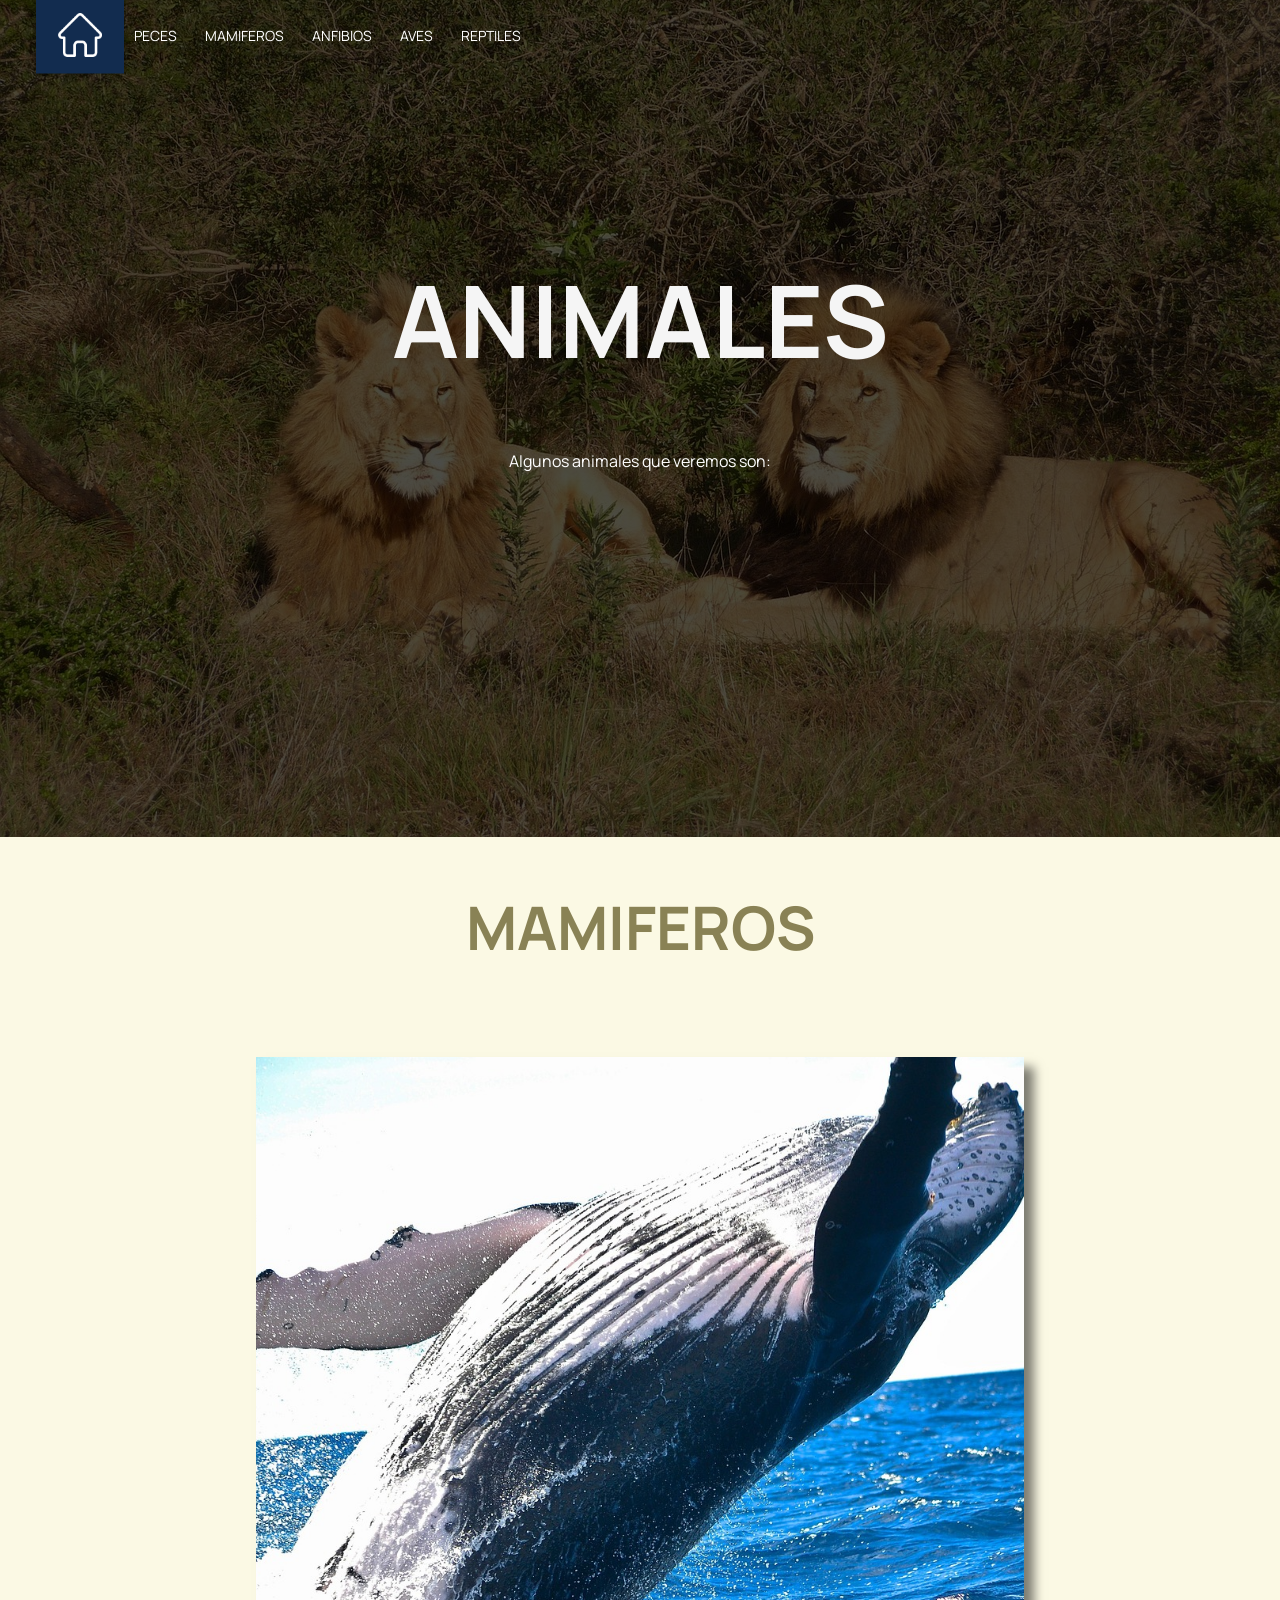
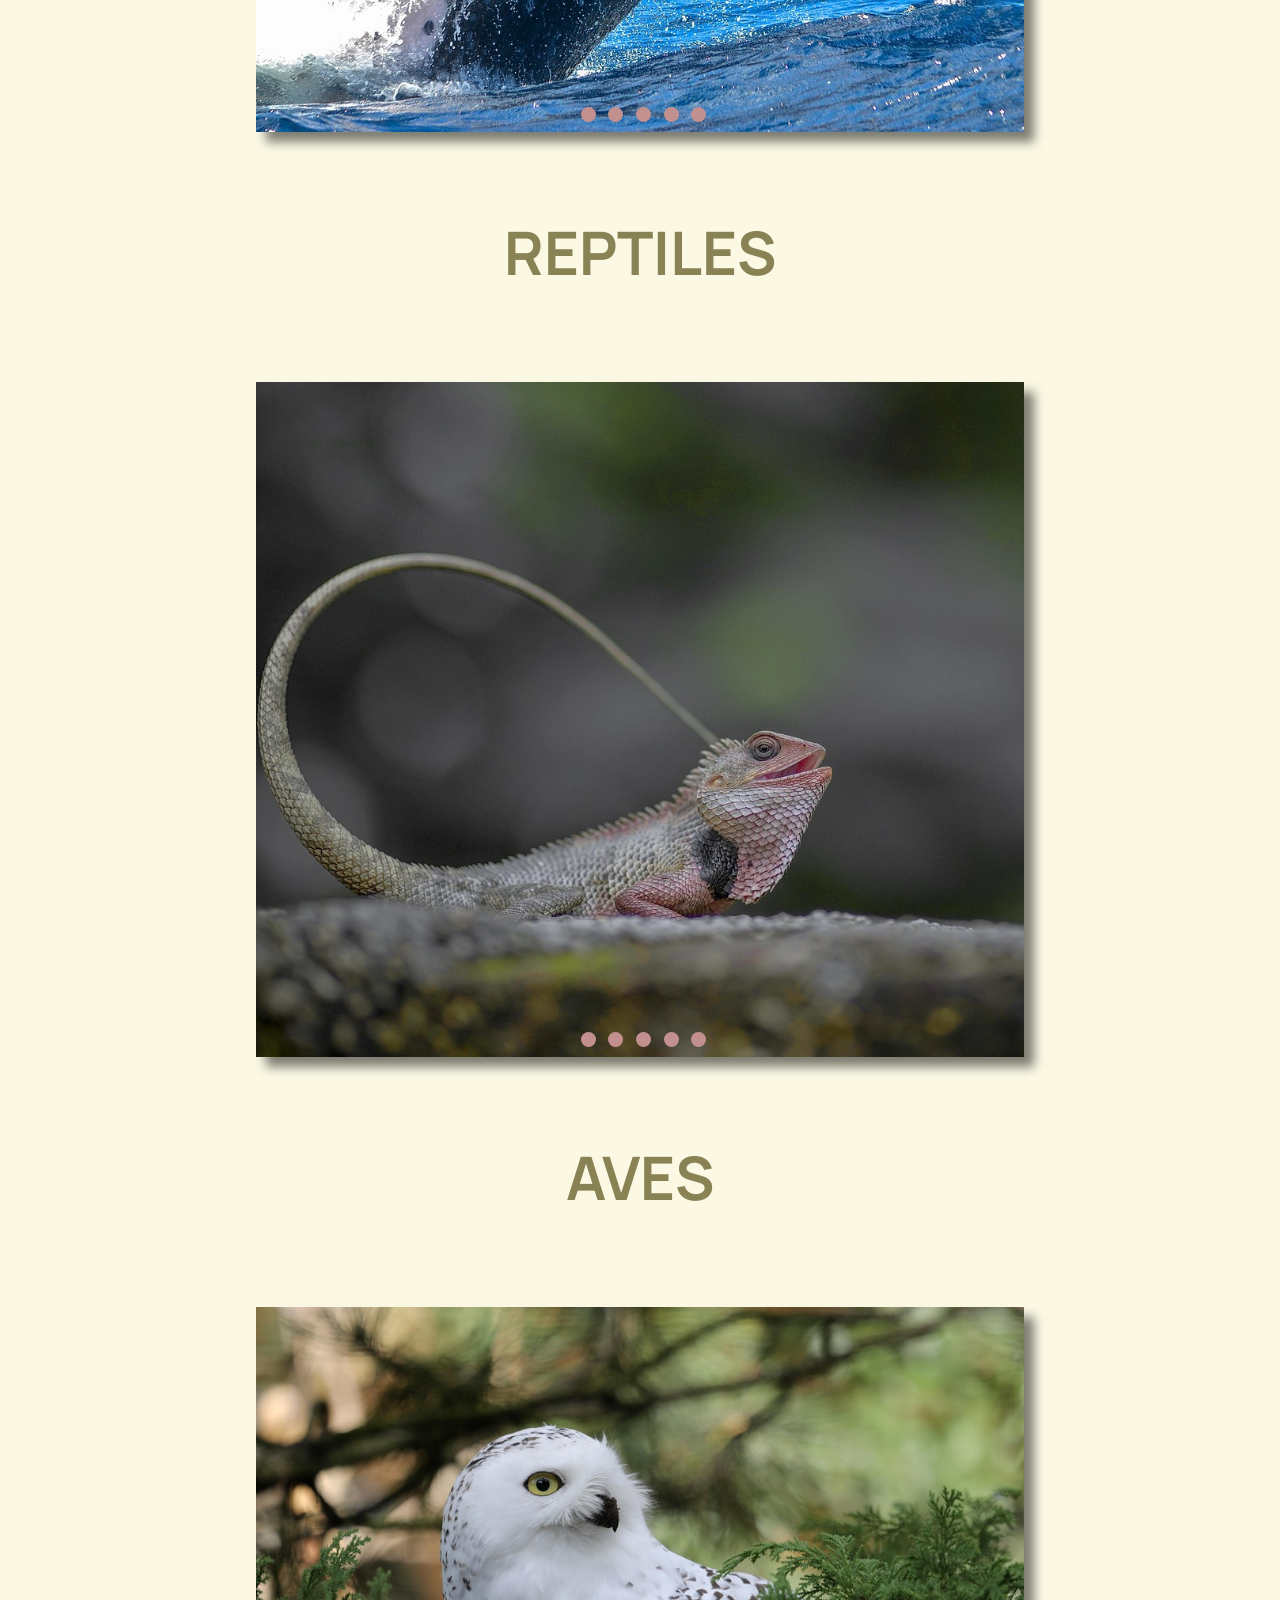
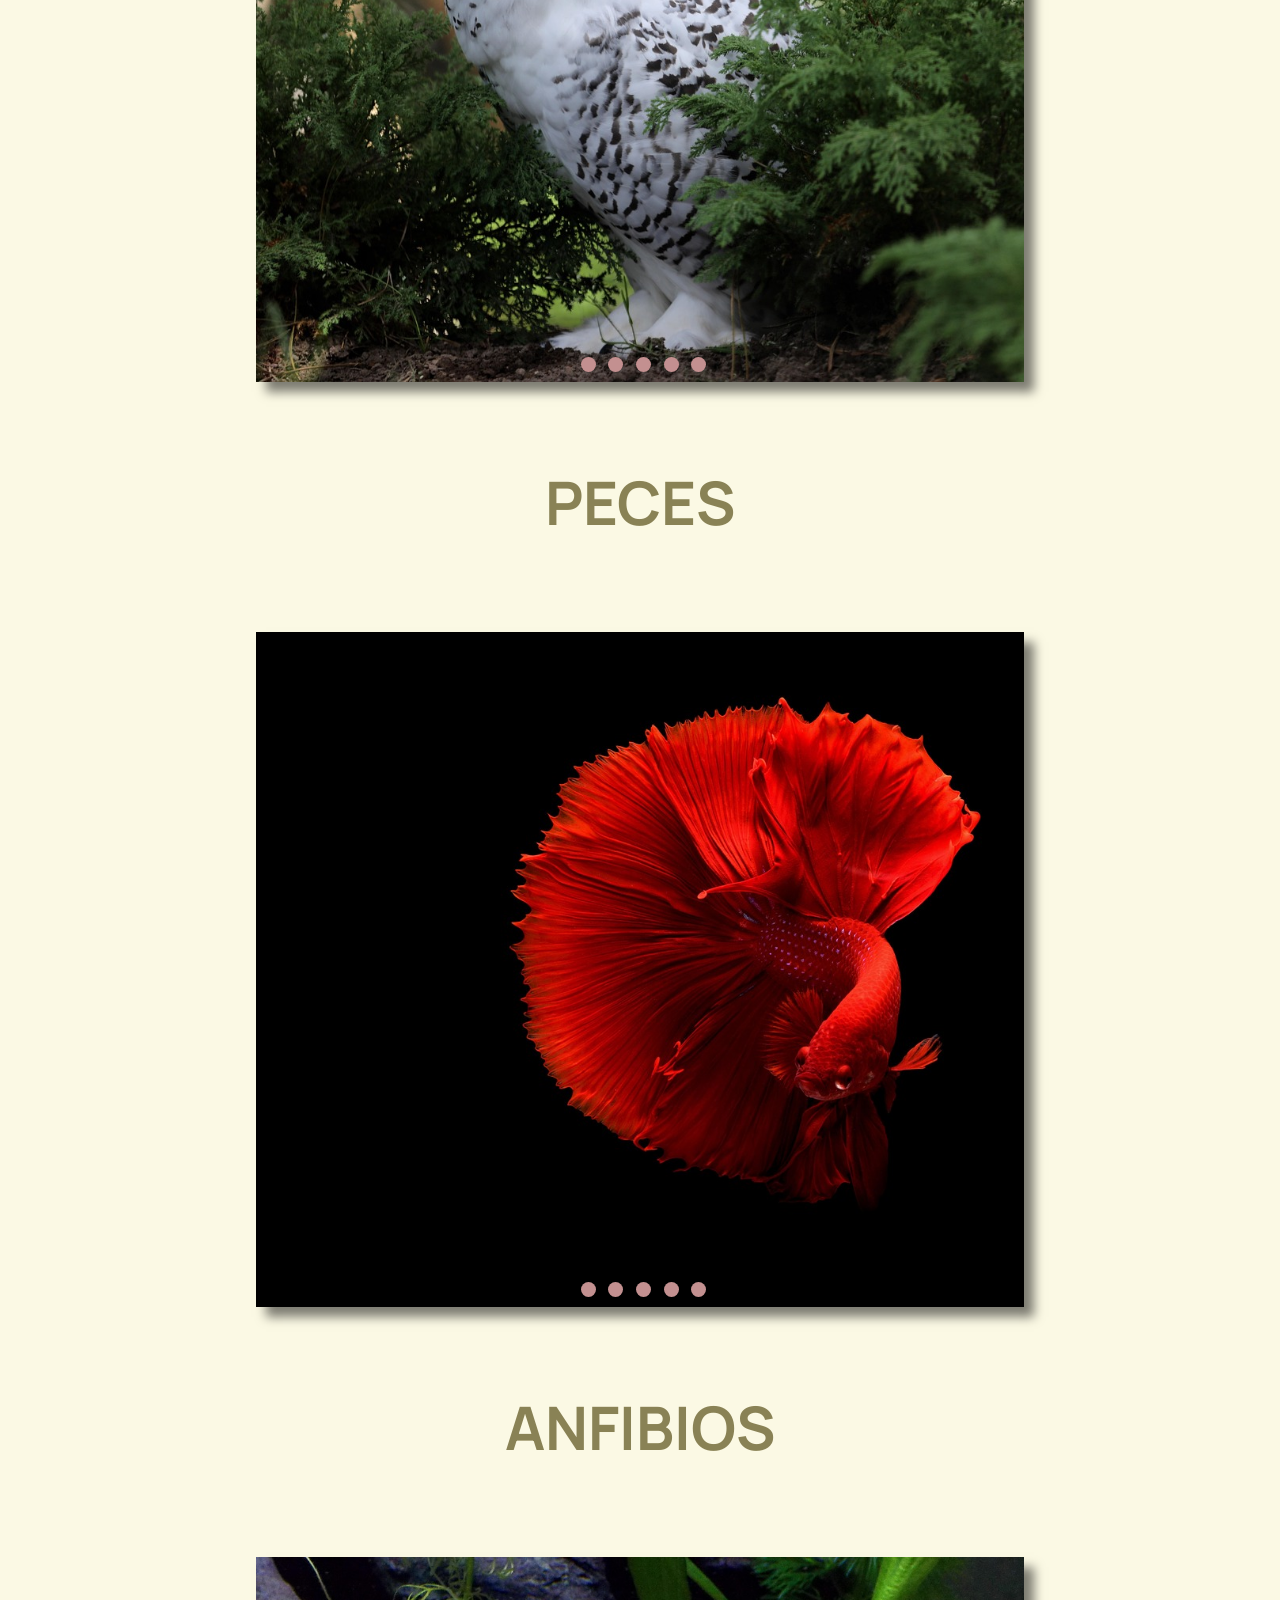
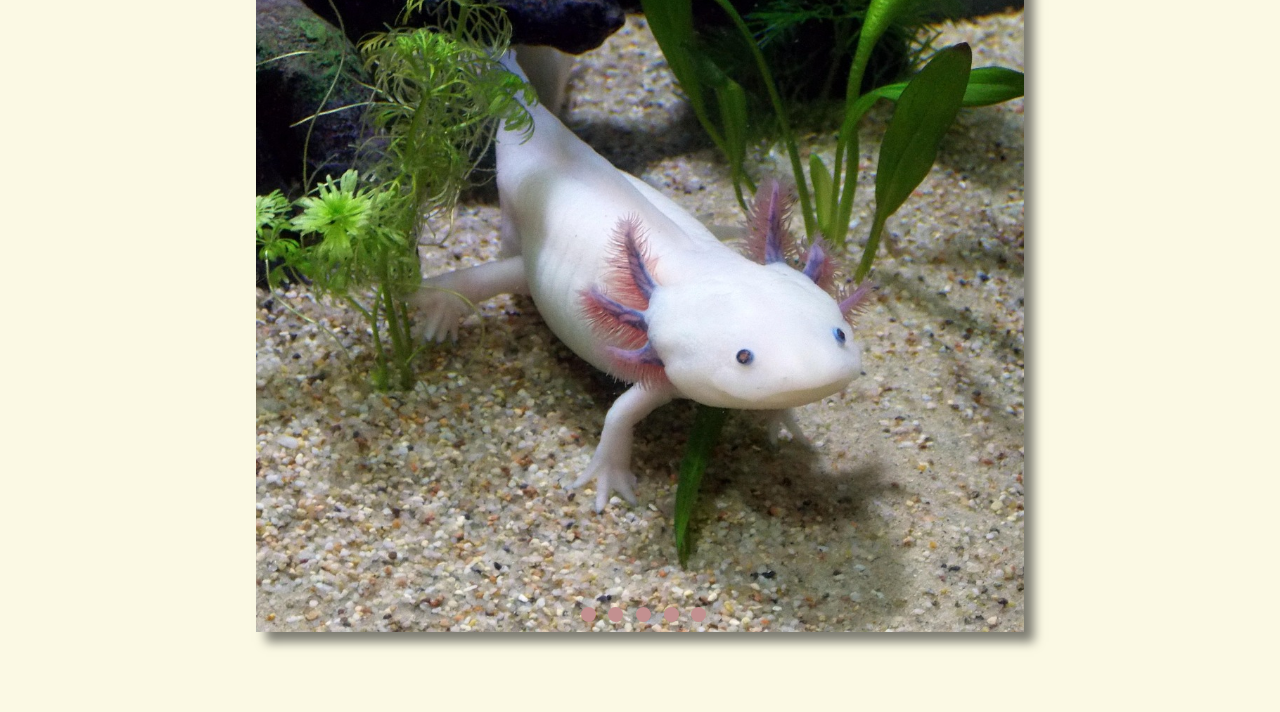
==== index.html @ d175f337 "Add files via upload" ====
<!DOCTYPE html>
<html lang="en">
<head>
    <meta charset="UTF-8">
    <meta http-equiv="X-UA-Compatible" content="IE=edge">
    <meta name="viewport" content="width=devide-width,
    initial-scale=1.0">
    <link rel="stylesheet" href="style.css">
    <title>Zootopia</title>
</head>
<body>

<header class="header">

 <div class="container__menu">
    <div class="menu">

        <nav>
            <ul>
                <li><a href="index.html" id="selected"></a></li>
                <li><a href="#">Peces</a>
                    <ul>
                        <li><a href="https://www.worldwildlife.org/descubre-wwf/historias/ajolote">Ajolote</a></li>
                        <li><a href="https://www.fishipedia.es/pez/cyprinus-rubrofuscus-koi">Carpa koï</a></li>
                        <li><a href="https://cram.org/catalogo-de-especies/peces/elasmobranquios/tiburon-blanco/">Tiburon  blanco</a></li>
                        <li><a href="https://www.fishipedia.es/pez/hypancistrus-zebra">Pleco cebra</a></li>
                        <li><a href="https://www.fishipedia.es/pez/aeoliscus-strigatus">Pez navaja</a></li>
                    </ul>
                </li>
                <li><a href="#">Mamiferos</a>
                    <ul>
                        <li><a href="#">Perro</a></li>
                        <li><a href="#">Gato</a></li>
                        <li><a href="#">Elefante</a></li>
                        <li><a href="#">Ballena</a></li>
                        <li><a href="#">Murcielago</a></li>
                    </ul>
                </li>
            
                <li><a href="#">Anfibios</a>
                    <ul>
                        <li><a href="#">e</a></li>
                    </ul>
                    
                </li>
                <li><a href="#">Aves</a>
                    <ul>
                        <li><a href="https://www-allaboutbirds-org.translate.goog/guide/Blue_Jay/overview?_x_tr_sl=en&_x_tr_tl=es&_x_tr_hl=es&_x_tr_pto=tc">Chara Azul</a></li>
                        <li><a href="https://www.faunia.es/planea-tu-visita/animales/tucan-toco">Túcan toco</a></li>
                        <li><a href="https://www.audubon.org/es/guia-de-aves/ave/cardenal-rojo">cardenal rojo</a></li>
                        <li><a href="https://www.audubon.org/es/guia-de-aves/ave/chinito">Chinito</a></li>
                        <li><a href="https://www.audubon.org/es/guia-de-aves/ave/chara-copetona">Chara Copetona</a></li>
                    </ul>
                </li>
                <li><a href="#">Reptiles</a>
                     <ul>
                        <li><a href="#">Serpiente</a></li>
                        <li><a href="#">Lagarto</a></li>
                        <li><a href="#">tortuga</a></li>
                        <li><a href="#">cocodrilo</a></li>
                        <li><a href="#">camaleon</a></li>
                    </ul>
                </li>
            </ul>
        </nav>
    </div>
 </div>
 

  <div class="header-content">
    <h1>Animales</h1>
    Algunos animales que veremos son:

    
  </div>
</header>
<div class="Texto1">
   <h1>Mamiferos</h1> 

</div>

<div class="container">
    <div class="wrapper">
        <div class="wrapper-holder">
            <div id="slider-img-1"></div>
            <div id="slider-img-2"></div>
            <div id="slider-img-3"></div>
            <div id="slider-img-4"></div>
            <div id="slider-img-5"></div>

        </div>
    </div>
    <div class="button-holder">
        <a href="#slider-img-1" class="button"></a>
        <a href="#slider-img-2" class="button"></a>
        <a href="#slider-img-3" class="button"></a>
        <a href="#slider-img-4" class="button"></a>
        <a href="#slider-img-5" class="button"></a>

    </div>
</div>

<div class="Texto1">
   <h1>Reptiles</h1> 

</div>

<div class="container">
    <div class="wrapper">
        <div class="wrapper-holder">
            <div id="slider-img-6"></div>
            <div id="slider-img-7"></div>
            <div id="slider-img-8"></div>
            <div id="slider-img-9"></div>
            <div id="slider-img-10"></div>

        </div>
    </div>
    <div class="button-holder">
        <a href="#slider-img-6" class="button"></a>
        <a href="#slider-img-7" class="button"></a>
        <a href="#slider-img-8" class="button"></a>
        <a href="#slider-img-9" class="button"></a>
        <a href="#slider-img-10" class="button"></a>

    </div>
</div>

<div class="Texto1">
   <h1>Aves</h1> 

</div>

<div class="container">
    <div class="wrapper">
        <div class="wrapper-holder">
            <div id="slider-img-11"></div>
            <div id="slider-img-12"></div>
            <div id="slider-img-13"></div>
            <div id="slider-img-14"></div>
            <div id="slider-img-15"></div>

        </div>
    </div>
    <div class="button-holder">
        <a href="#slider-img-11" class="button"></a>
        <a href="#slider-img-12" class="button"></a>
        <a href="#slider-img-13" class="button"></a>
        <a href="#slider-img-14" class="button"></a>
        <a href="#slider-img-15" class="button"></a>

    </div>
</div>

<div class="Texto1">
   <h1>Peces</h1> 

</div>

<div class="container">
    <div class="wrapper">
        <div class="wrapper-holder">
            <div id="slider-img-16"></div>
            <div id="slider-img-17"></div>
            <div id="slider-img-18"></div>
            <div id="slider-img-19"></div>
            <div id="slider-img-20"></div>

        </div>
    </div>
    <div class="button-holder">
        <a href="#slider-img-16" class="button"></a>
        <a href="#slider-img-17" class="button"></a>
        <a href="#slider-img-18" class="button"></a>
        <a href="#slider-img-19" class="button"></a>
        <a href="#slider-img-20" class="button"></a>

    </div>
</div>

<div class="Texto1">
   <h1>Anfibios</h1> 

</div>

<div class="container">
    <div class="wrapper">
        <div class="wrapper-holder">
            <div id="slider-img-21"></div>
            <div id="slider-img-22"></div>
            <div id="slider-img-23"></div>
            <div id="slider-img-24"></div>
            <div id="slider-img-25"></div>

        </div>
    </div>
    <div class="button-holder">
        <a href="#slider-img-21" class="button"></a>
        <a href="#slider-img-22" class="button"></a>
        <a href="#slider-img-23" class="button"></a>
        <a href="#slider-img-24" class="button"></a>
        <a href="#slider-img-25" class="button"></a>

    </div>
</div>

<audio src="sound1.mp3" autoplay="true" loop="true" volume="80" width="0" height="0"></audio>

</body>
</html>
---- style.css ----
@import url('https://fonts.googleapis.com/css2?family=Manrope:wght@200..800&family=Source+Sans+3:ital,wght@0,200..900;1,200..900&display=swap');


*{
    margin: 0;
    padding: 0;
    box-sizing: border-box;
    font-family: "Manrope", sans-serif;
    text-decoration: none;

}
 
body{
    background-color: #FBF9E4 ;
}

.container__menu{
    width: 100%;
    height: 70px;
    
    padding: 0px 20px;
}

.menu{
    max-width: 1200px;
    margin: auto;
    height: 100%;
}

nav{
    height: 100%;
}

nav > ul{
    height: 100%;
    display: flex;
}

nav  ul  li{
    height: 100%;
    list-style: none;
    position: relative;
}

nav > ul > li:first-child > a{
    background-image: url(/img/home.png);
    background-size: 40px;
    background-repeat: no-repeat;
    background-position: center center;
    padding: 20px 40px;
}

nav > ul > li:first-child:hover > a{
    background-image: url(/img/home.png);
    background-size: 24px;
    background-repeat: no-repeat;
    background-position: center center;
}

nav > ul > li> a{
    width: 100%;
    height: 100%;
    display: flex;
    align-items: center;
    padding: 14px;
    text-transform: uppercase;
    font-size: 14px;
    color: white;
    transition: all 300ms ease;
}

nav > ul > li> a:hover{
    transform: scale(1.1);
    background: #122C4F;
    box-shadow: 0px 0px 10px 0px rgba(0,0,0,0.5);
}

#selected{
    transform: scale(1.1);
    background-color: #122C4F;
    box-shadow: 0px 0px 10px 0px rgba(0,0,0,0.5);
}

nav ul li ul{
    width: 200px;
    display: flex;
    flex-direction: column;
    background: beige;
    box-shadow: 0px 0px 10px 0px rgba(0,0,0,0.5);
    position: absolute;
    top: 90px;
    left: -5px;
    padding: 14px 0px;
    visibility: hidden;
    opacity: 0;
    z-index: 10;
    transition: all 300ms ease;
}

nav ul li:hover ul{
    visibility: visible;
    opacity: 1;
    top: 70px;
}

nav ul li ul li a{
    display: block;
    color: black;
    padding: 6px;
    margin-left: 14px;
    margin-top: 10px;
    font-size: 14px;
    text-transform: uppercase;
    transition: all 300ms ease;
}


nav ul li ul li a:hover{
    background: #FBF9E4;
    color: black;
    transform: scale(1.1);
    padding-left: 30px;
    font-size: 14px;
    box-shadow: 0px 0px 10px 0px rgba(0,0,0,0.5);

}


.header {
    background-image: linear-gradient(
        rgba(0,0,0,0.7),
        rgba(0,0,0,0.7)),
        url(/img/leon.jpg);
    background-position: center bottom;
    background-repeat: no-repeat;
    background-size: cover ;
    min-height: 93vh;
    display: block;
   
    
}

.header-content {
    text-align: center;
    color:white;
}

.header-content h1{
    font-size: 100px;
    line-height: 80px;
    color:whitesmoke;
    text-transform: uppercase;
    margin-top: 210px;
    margin-bottom: 90px;
    align-items: center;
}

.container{
    position: relative;
}

.container .wrapper{
    width: 60vw;
    height: 75vh;
    box-shadow: 10px 10px 10px rgba(0,0,0,0.5);
    margin: 5rem auto;
    overflow: hidden;
}

.container .wrapper-holder{
    display: grid;
    grid-template-columns: repeat(5, 100%);
    height: 100%;
    width: 100%;
    animation: slider 20s ease-in-out infinite alternate;
}

.container #slider-img-1 {
    background-position: center;
    background-color: burlywood;
    background-size: cover;
    background-image: url(/img/mamiferos/ballena.jpg);
}

.container #slider-img-2 {
    background-position: center;
    background-size: cover;
    background-color: burlywood;
    background-image: url(/img/mamiferos/cabra.jpg);
}

.container #slider-img-3 {
    background-position: center;
    background-size: cover;
    background-color: burlywood;
    background-image: url(/img/mamiferos/cebra.jpg);
}

.container #slider-img-4 {
    background-position: center;
    background-size: cover;
    background-color: burlywood;
    background-image: url(/img/mamiferos/elefante.jpg);
}

.container #slider-img-5 {
    background-position: center;
    background-size: cover;
    background-color: burlywood;
    background-image: url(/img/mamiferos/perezoso.jpg);
}

.container #slider-img-6 {
    background-position: center;
    background-color: burlywood;
    background-size: cover;
    background-image: url(/img/reptiles/camaleon.jpg);
}

.container #slider-img-7 {
    background-position: center;
    background-size: cover;
    background-color: burlywood;
    background-image: url(/img/reptiles/cocodrilo.jpg);
}

.container #slider-img-8 {
    background-position: center;
    background-size: cover;
    background-color: burlywood;
    background-image: url(/img/reptiles/lagarto.jpg);
}

.container #slider-img-9 {
    background-position: center;
    background-size: cover;
    background-color: burlywood;
    background-image: url(/img/reptiles/serpiente.jpg);
}

.container #slider-img-10 {
    background-position: center;
    background-size: cover;
    background-color: burlywood;
    background-image: url(/img/reptiles/tortuga.jpg);
}

 
.container #slider-img-11 {
    background-position: center;
    background-color: burlywood;
    background-size: cover;
    background-image: url(/img/aves/buho.jpg);
}

.container #slider-img-12 {
    background-position: center;
    background-size: cover;
    background-color: burlywood;
    background-image: url(/img/aves/aguila.jpg);
}

.container #slider-img-13 {
    background-position: center;
    background-size: cover;
    background-color: burlywood;
    background-image: url(/img/aves/flamenco.jpg);
}

.container #slider-img-14 {
    background-position: center;
    background-size: cover;
    background-color: burlywood;
    background-image: url(/img/aves/guacamaya.jpg);
}

.container #slider-img-15 {
    background-position: center;
    background-size: cover;
    background-color: burlywood;
    background-image: url(/img/aves/pinguino.jpg);
}

.container #slider-img-16 {
    background-position: center;
    background-color: burlywood;
    background-size: cover;
    background-image: url(/img/peces/beta.jpg);
}

.container #slider-img-17 {
    background-position: center;
    background-size: cover;
    background-color: burlywood;
    background-image: url(/img/peces/globo.jpg);
}

.container #slider-img-18 {
    background-position: center;
    background-size: cover;
    background-color: burlywood;
    background-image: url(/img/peces/koi.jpg);
}

.container #slider-img-19 {
    background-position: center;
    background-size: cover;
    background-color: burlywood;
    background-image: url(/img/peces/nemo.jpg);
}

.container #slider-img-20 {
    background-position: center;
    background-size: cover;
    background-color: burlywood;
    background-image: url(/img/peces/tiburon.jpg);
}

.container #slider-img-21 {
    background-position: center;
    background-size: cover;
    background-color: burlywood;
    background-image: url(/img/anfibios/Ajolote.jpg);
}
.container #slider-img-22 {
    background-position: center;
    background-size: cover;
    background-color: burlywood;
    background-image: url(/img/anfibios/Rana1.jpg);
}
.container #slider-img-23 {
    background-position: center;
    background-size: cover;
    background-color: burlywood;
    background-image: url(/img/anfibios/Rana2.jpg);
}
.container #slider-img-24 {
    background-position: center;
    background-size: cover;
    background-color: burlywood;
    background-image: url(/img/anfibios/Rana3.jpg);
}

.container #slider-img-25 {
    background-position: center;
    background-size: cover;
    background-color: burlywood;
    background-image: url(/img/anfibios/Salamandra.jpg);
}
.container .button-holder .button{
    background-color: rgb(195, 144, 144);
    width: 15px;
    height: 15px;
    border-radius: 15px;
    display: inline-block;
    margin: .3rem;
}

.container .button-holder{
    position: absolute;
    left: 45%;
    bottom: 0%;
}
.button:hover{
    box-shadow: 0px 0px 7px 4px rgba(0,0,0,0.6);

}


@keyframes slider{
    0%{transform: translateX(0%);}
    10%{transform: translateX(-100%);}
    20%{transform: translateX(-100%);}
    30%{transform: translateX(-200%);}
    40%{transform: translateX(-200%);}
    50%{transform: translateX(-200%);}
    60%{transform: translateX(-300%);}
    70%{transform: translateX(-300%);}
    80%{transform: translateX(-300%);}
    90%{transform: translateX(0%);}
    100%{transform: translateX(0%);}
}

.Texto1 h1{
    font-size: 60px;
    line-height: 80px;
    color:rgb(137, 130, 85);
    text-transform: uppercase;
    margin-top: 50px;
    margin-bottom: 90px;
    text-align: center;
}
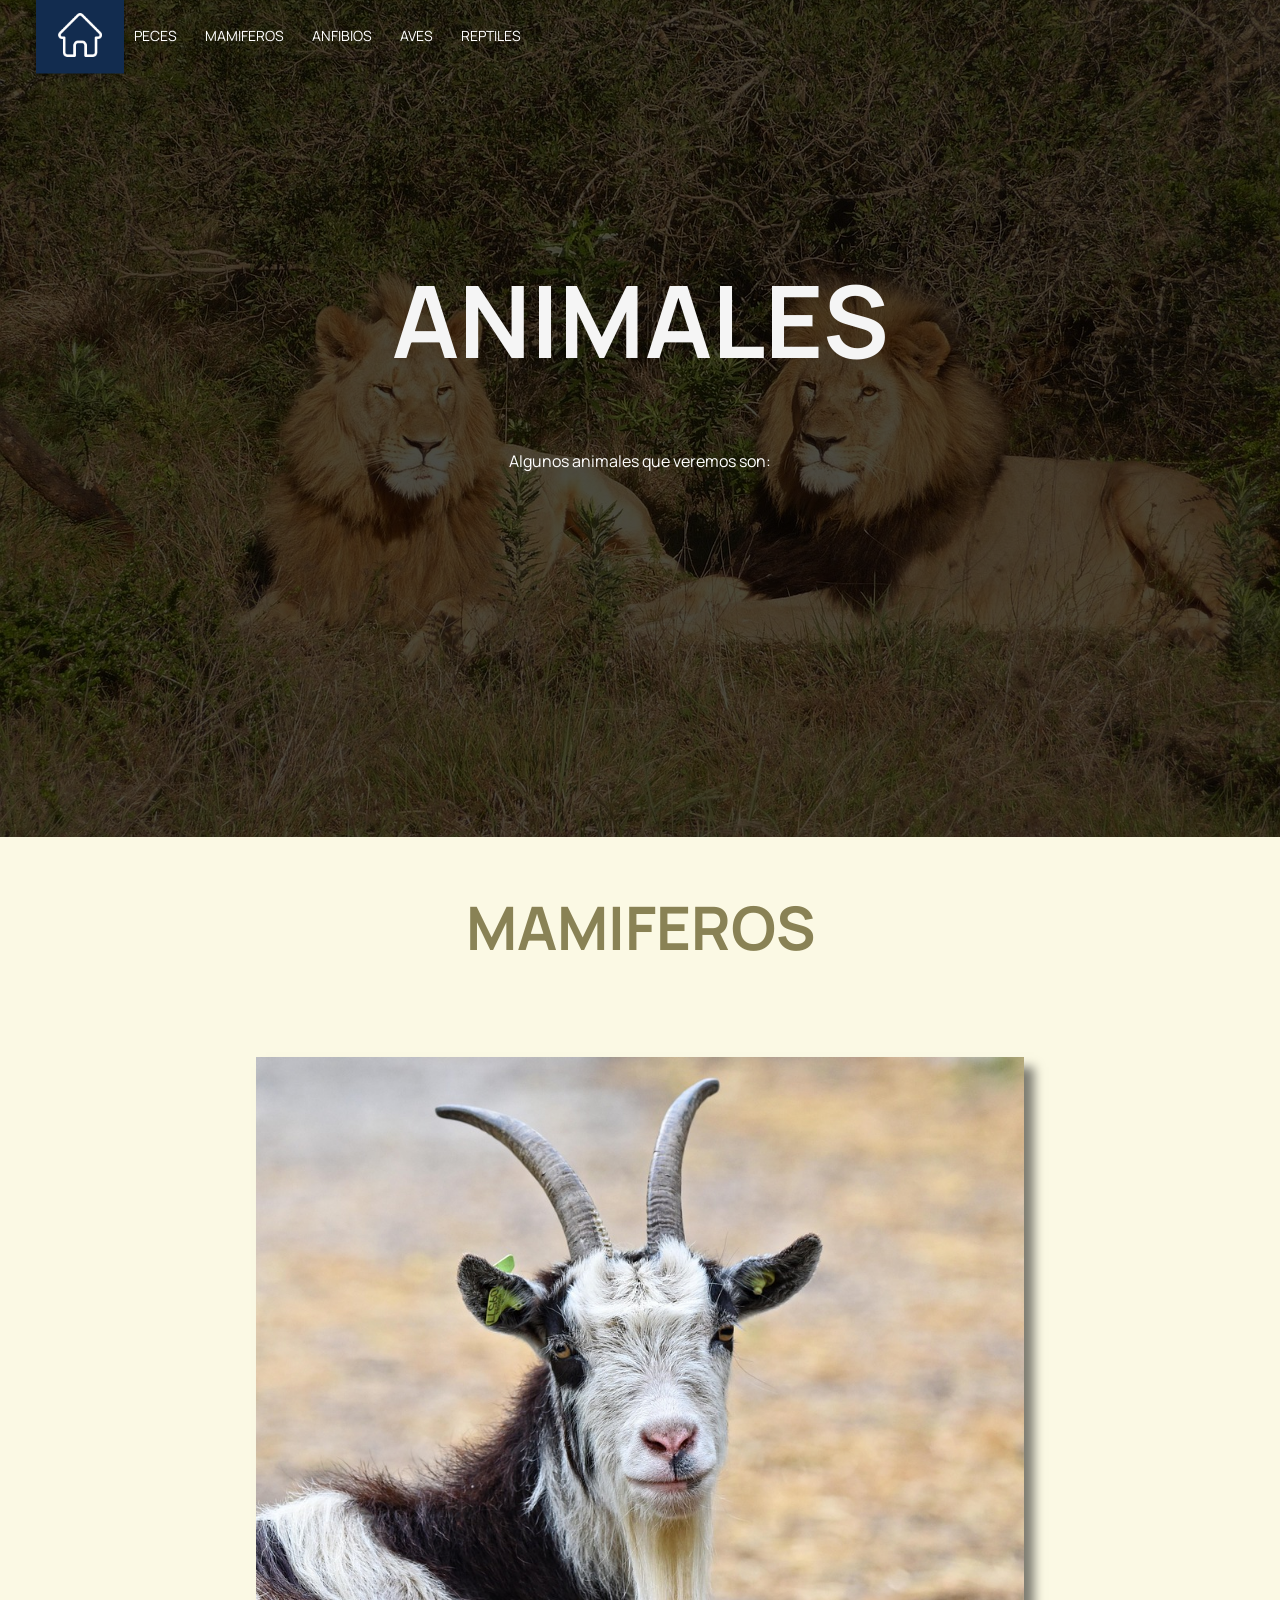
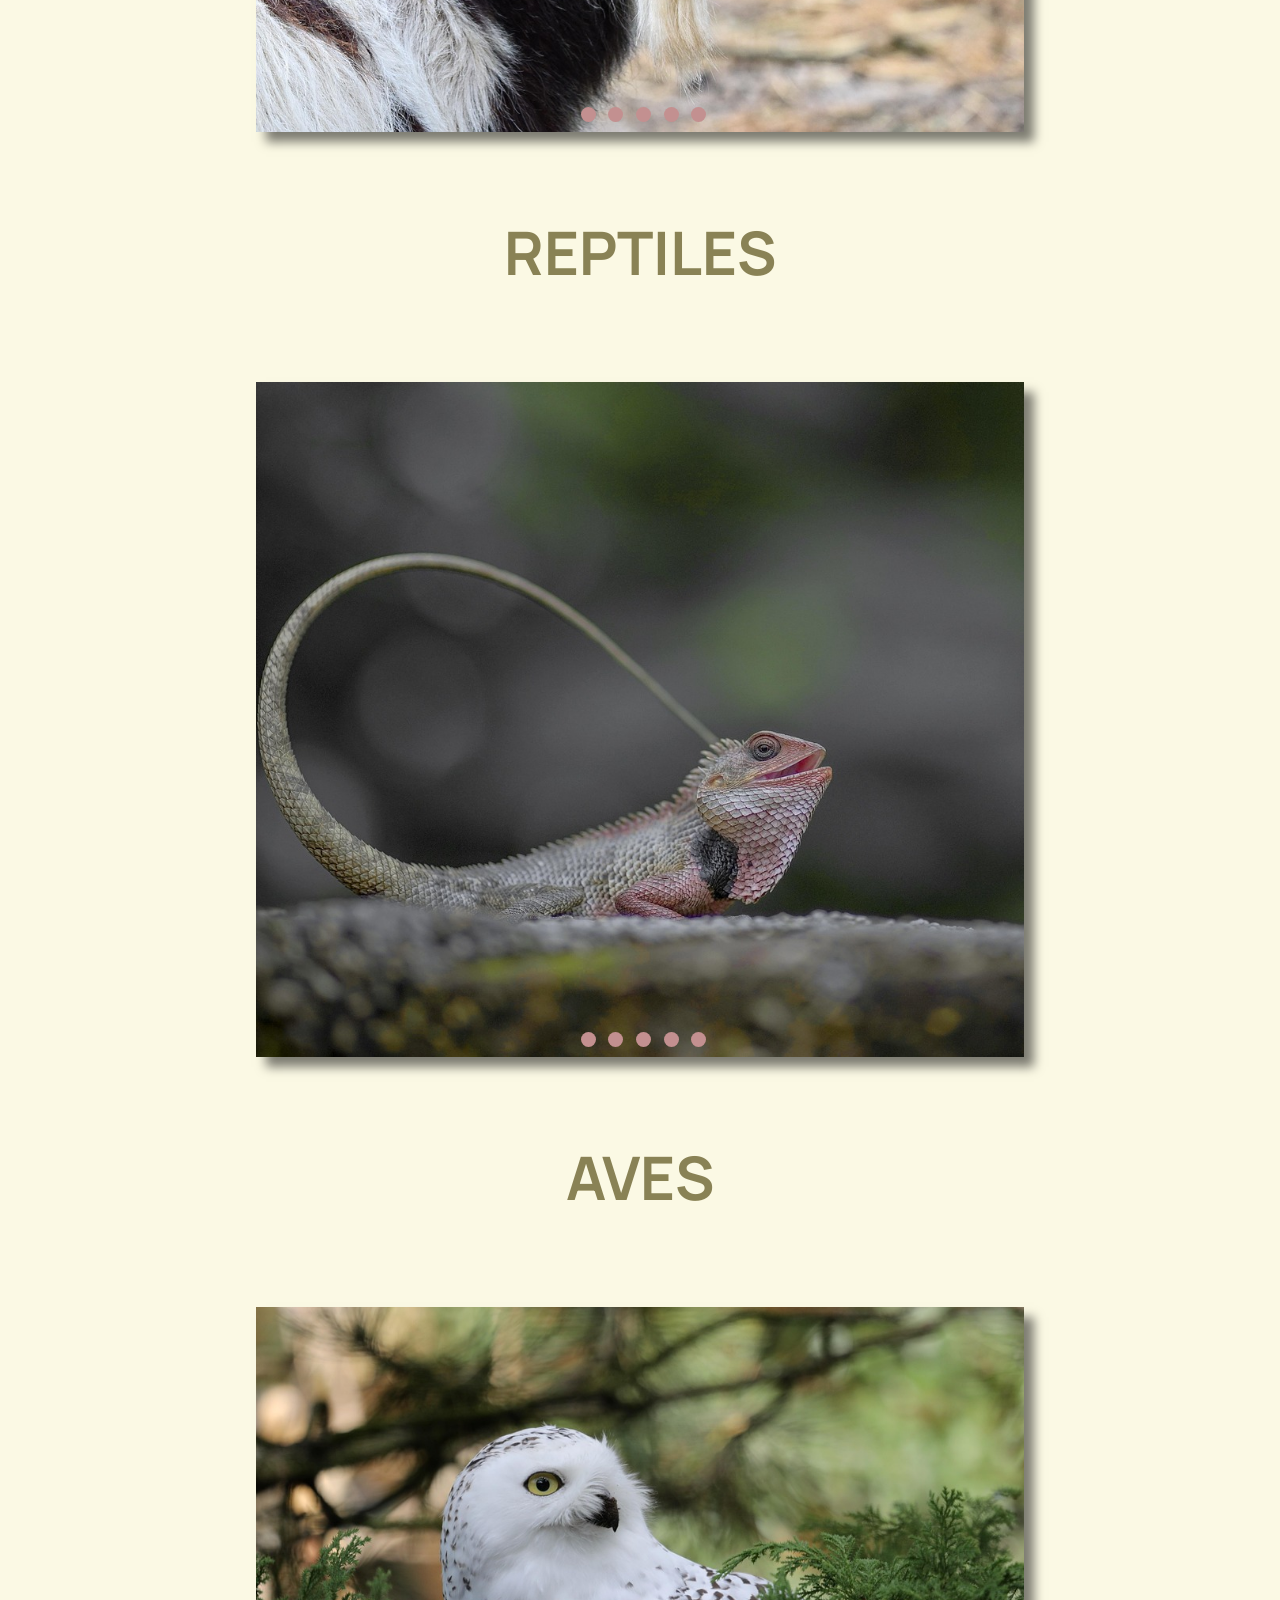
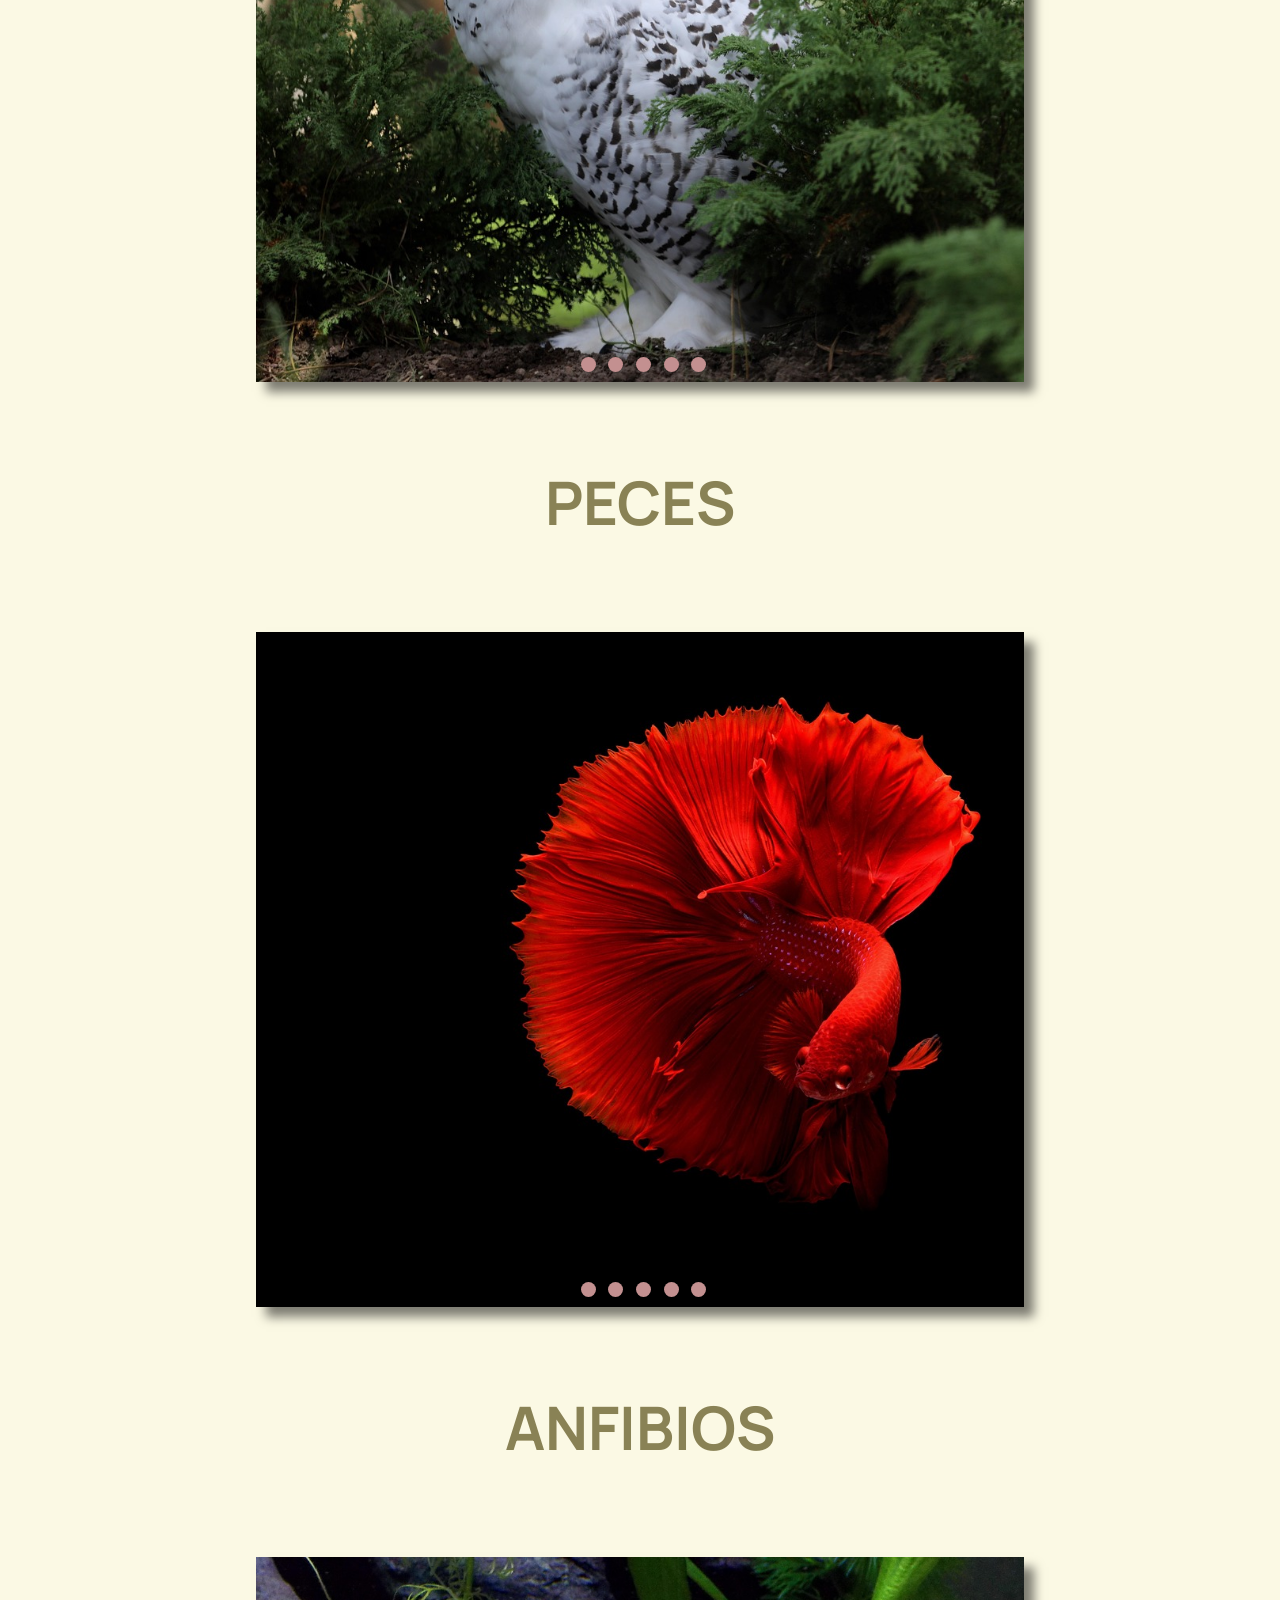
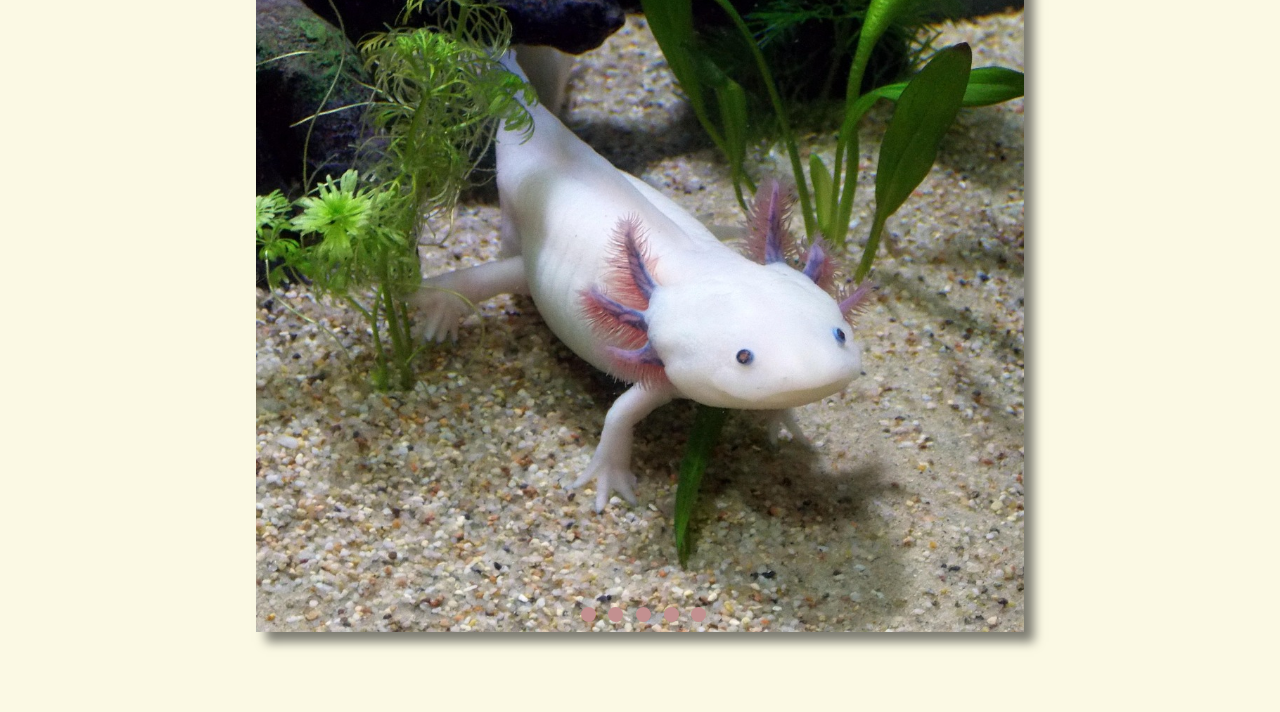
==== commit f93adafa: "Add files via upload" ====
--- a/index.html
+++ b/index.html
@@ -1,4 +1,4 @@
-<!DOCTYPE html>
+﻿<!DOCTYPE html>
 <html lang="en">
 <head>
     <meta charset="UTF-8">
@@ -29,11 +29,11 @@
                 </li>
                 <li><a href="#">Mamiferos</a>
                     <ul>
-                        <li><a href="#">Perro</a></li>
-                        <li><a href="#">Gato</a></li>
-                        <li><a href="#">Elefante</a></li>
-                        <li><a href="#">Ballena</a></li>
-                        <li><a href="#">Murcielago</a></li>
+                        <li><a href="GUAU.html">Perro</a></li>
+                        <li><a href="MIAU.html">Gato</a></li>
+                        <li><a href="elefante.html">Elefante</a></li>
+                        <li><a href="ballena.html">Ballena</a></li>
+                        <li><a href="MURCIELAGO.html">Murcielago</a></li>
                     </ul>
                 </li>
             
@@ -54,11 +54,11 @@
                 </li>
                 <li><a href="#">Reptiles</a>
                      <ul>
-                        <li><a href="#">Serpiente</a></li>
-                        <li><a href="#">Lagarto</a></li>
-                        <li><a href="#">tortuga</a></li>
-                        <li><a href="#">cocodrilo</a></li>
-                        <li><a href="#">camaleon</a></li>
+                        <li><a href="serpiete.html">Serpiente</a></li>
+                        <li><a href="lagartos.html">Lagarto</a></li>
+                        <li><a href="tortuga.html">tortuga</a></li>
+                        <li><a href="COCODRILO.html">cocodrilo</a></li>
+                        <li><a href="camaleon.html">camaleon</a></li>
                     </ul>
                 </li>
             </ul>
--- a/style.css
+++ b/style.css
@@ -43,7 +43,7 @@
 }
 
 nav > ul > li:first-child > a{
-    background-image: url(/img/home.png);
+    background-image: url(./img/home.png);
     background-size: 40px;
     background-repeat: no-repeat;
     background-position: center center;
@@ -51,7 +51,7 @@
 }
 
 nav > ul > li:first-child:hover > a{
-    background-image: url(/img/home.png);
+    background-image: url(./img/home.png);
     background-size: 24px;
     background-repeat: no-repeat;
     background-position: center center;
@@ -130,7 +130,7 @@
     background-image: linear-gradient(
         rgba(0,0,0,0.7),
         rgba(0,0,0,0.7)),
-        url(/img/leon.jpg);
+        url(./img/leon.jpg);
     background-position: center bottom;
     background-repeat: no-repeat;
     background-size: cover ;
@@ -172,77 +172,77 @@
     grid-template-columns: repeat(5, 100%);
     height: 100%;
     width: 100%;
-    animation: slider 20s ease-in-out infinite alternate;
+    animation: slider 25s ease-in-out infinite alternate;
 }
 
 .container #slider-img-1 {
     background-position: center;
     background-color: burlywood;
     background-size: cover;
-    background-image: url(/img/mamiferos/ballena.jpg);
+    background-image: url(./img/mamiferos/cabra.jpg);
 }
 
 .container #slider-img-2 {
     background-position: center;
     background-size: cover;
     background-color: burlywood;
-    background-image: url(/img/mamiferos/cabra.jpg);
+    background-image: url(./img/mamiferos/ballena.jpg);
 }
 
 .container #slider-img-3 {
     background-position: center;
     background-size: cover;
     background-color: burlywood;
-    background-image: url(/img/mamiferos/cebra.jpg);
+    background-image: url(./img/mamiferos/cebra.jpg);
 }
 
 .container #slider-img-4 {
     background-position: center;
     background-size: cover;
     background-color: burlywood;
-    background-image: url(/img/mamiferos/elefante.jpg);
+    background-image: url(./img/mamiferos/elefante.jpg);
 }
 
 .container #slider-img-5 {
     background-position: center;
     background-size: cover;
     background-color: burlywood;
-    background-image: url(/img/mamiferos/perezoso.jpg);
+    background-image: url(./img/mamiferos/perezoso.JPG);
 }
 
 .container #slider-img-6 {
     background-position: center;
     background-color: burlywood;
     background-size: cover;
-    background-image: url(/img/reptiles/camaleon.jpg);
+    background-image: url(./img/reptiles/camaleon.jpg);
 }
 
 .container #slider-img-7 {
     background-position: center;
     background-size: cover;
     background-color: burlywood;
-    background-image: url(/img/reptiles/cocodrilo.jpg);
+    background-image: url(./img/reptiles/cocodrilo.jpg);
 }
 
 .container #slider-img-8 {
     background-position: center;
     background-size: cover;
     background-color: burlywood;
-    background-image: url(/img/reptiles/lagarto.jpg);
+    background-image: url(./img/reptiles/lagarto.jpg);
 }
 
 .container #slider-img-9 {
     background-position: center;
     background-size: cover;
     background-color: burlywood;
-    background-image: url(/img/reptiles/serpiente.jpg);
+    background-image: url(./img/reptiles/serpiente.jpg);
 }
 
 .container #slider-img-10 {
     background-position: center;
     background-size: cover;
     background-color: burlywood;
-    background-image: url(/img/reptiles/tortuga.jpg);
+    background-image: url(./img/reptiles/tortuga.jpg);
 }
 
  
@@ -250,102 +250,102 @@
     background-position: center;
     background-color: burlywood;
     background-size: cover;
-    background-image: url(/img/aves/buho.jpg);
+    background-image: url(./img/aves/buho.jpg);
 }
 
 .container #slider-img-12 {
     background-position: center;
     background-size: cover;
     background-color: burlywood;
-    background-image: url(/img/aves/aguila.jpg);
+    background-image: url(./img/aves/aguila.jpg);
 }
 
 .container #slider-img-13 {
     background-position: center;
     background-size: cover;
     background-color: burlywood;
-    background-image: url(/img/aves/flamenco.jpg);
+    background-image: url(./img/aves/flamenco.jpg);
 }
 
 .container #slider-img-14 {
     background-position: center;
     background-size: cover;
     background-color: burlywood;
-    background-image: url(/img/aves/guacamaya.jpg);
+    background-image: url(./img/aves/guacamaya.jpg);
 }
 
 .container #slider-img-15 {
     background-position: center;
     background-size: cover;
     background-color: burlywood;
-    background-image: url(/img/aves/pinguino.jpg);
+    background-image: url(./img/aves/pinguino.jpg);
 }
 
 .container #slider-img-16 {
     background-position: center;
     background-color: burlywood;
     background-size: cover;
-    background-image: url(/img/peces/beta.jpg);
+    background-image: url(./img/peces/beta.jpg);
 }
 
 .container #slider-img-17 {
     background-position: center;
     background-size: cover;
     background-color: burlywood;
-    background-image: url(/img/peces/globo.jpg);
+    background-image: url(./img/peces/globo.jpg);
 }
 
 .container #slider-img-18 {
     background-position: center;
     background-size: cover;
     background-color: burlywood;
-    background-image: url(/img/peces/koi.jpg);
+    background-image: url(./img/peces/koi.jpg);
 }
 
 .container #slider-img-19 {
     background-position: center;
     background-size: cover;
     background-color: burlywood;
-    background-image: url(/img/peces/nemo.jpg);
+    background-image: url(./img/peces/nemo.jpg);
 }
 
 .container #slider-img-20 {
     background-position: center;
     background-size: cover;
     background-color: burlywood;
-    background-image: url(/img/peces/tiburon.jpg);
+    background-image: url(./img/peces/tiburon.jpg);
 }
 
 .container #slider-img-21 {
     background-position: center;
     background-size: cover;
     background-color: burlywood;
-    background-image: url(/img/anfibios/Ajolote.jpg);
+    background-image: url(./img/anfibios/Ajolote.jpg);
 }
 .container #slider-img-22 {
     background-position: center;
     background-size: cover;
     background-color: burlywood;
-    background-image: url(/img/anfibios/Rana1.jpg);
+    background-image: url(./img/anfibios/Rana1.jpg);
 }
 .container #slider-img-23 {
     background-position: center;
     background-size: cover;
     background-color: burlywood;
-    background-image: url(/img/anfibios/Rana2.jpg);
+    background-image: url(./img/anfibios/Rana2.jpg);
 }
 .container #slider-img-24 {
     background-position: center;
     background-size: cover;
     background-color: burlywood;
-    background-image: url(/img/anfibios/Rana3.jpg);
-}
+    background-image: url(./img/anfibios/Rana3.jpg);
+} 
 
 .container #slider-img-25 {
     background-position: center;
     background-size: cover;
     background-color: burlywood;
-    background-image: url(/img/anfibios/Salamandra.jpg);
+    background-image: url(./img/anfibios/Salamandra.jpg);
 }
 .container .button-holder .button{
     background-color: rgb(195, 144, 144);
@@ -389,4 +389,4 @@
     margin-top: 50px;
     margin-bottom: 90px;
     text-align: center;
-}+}
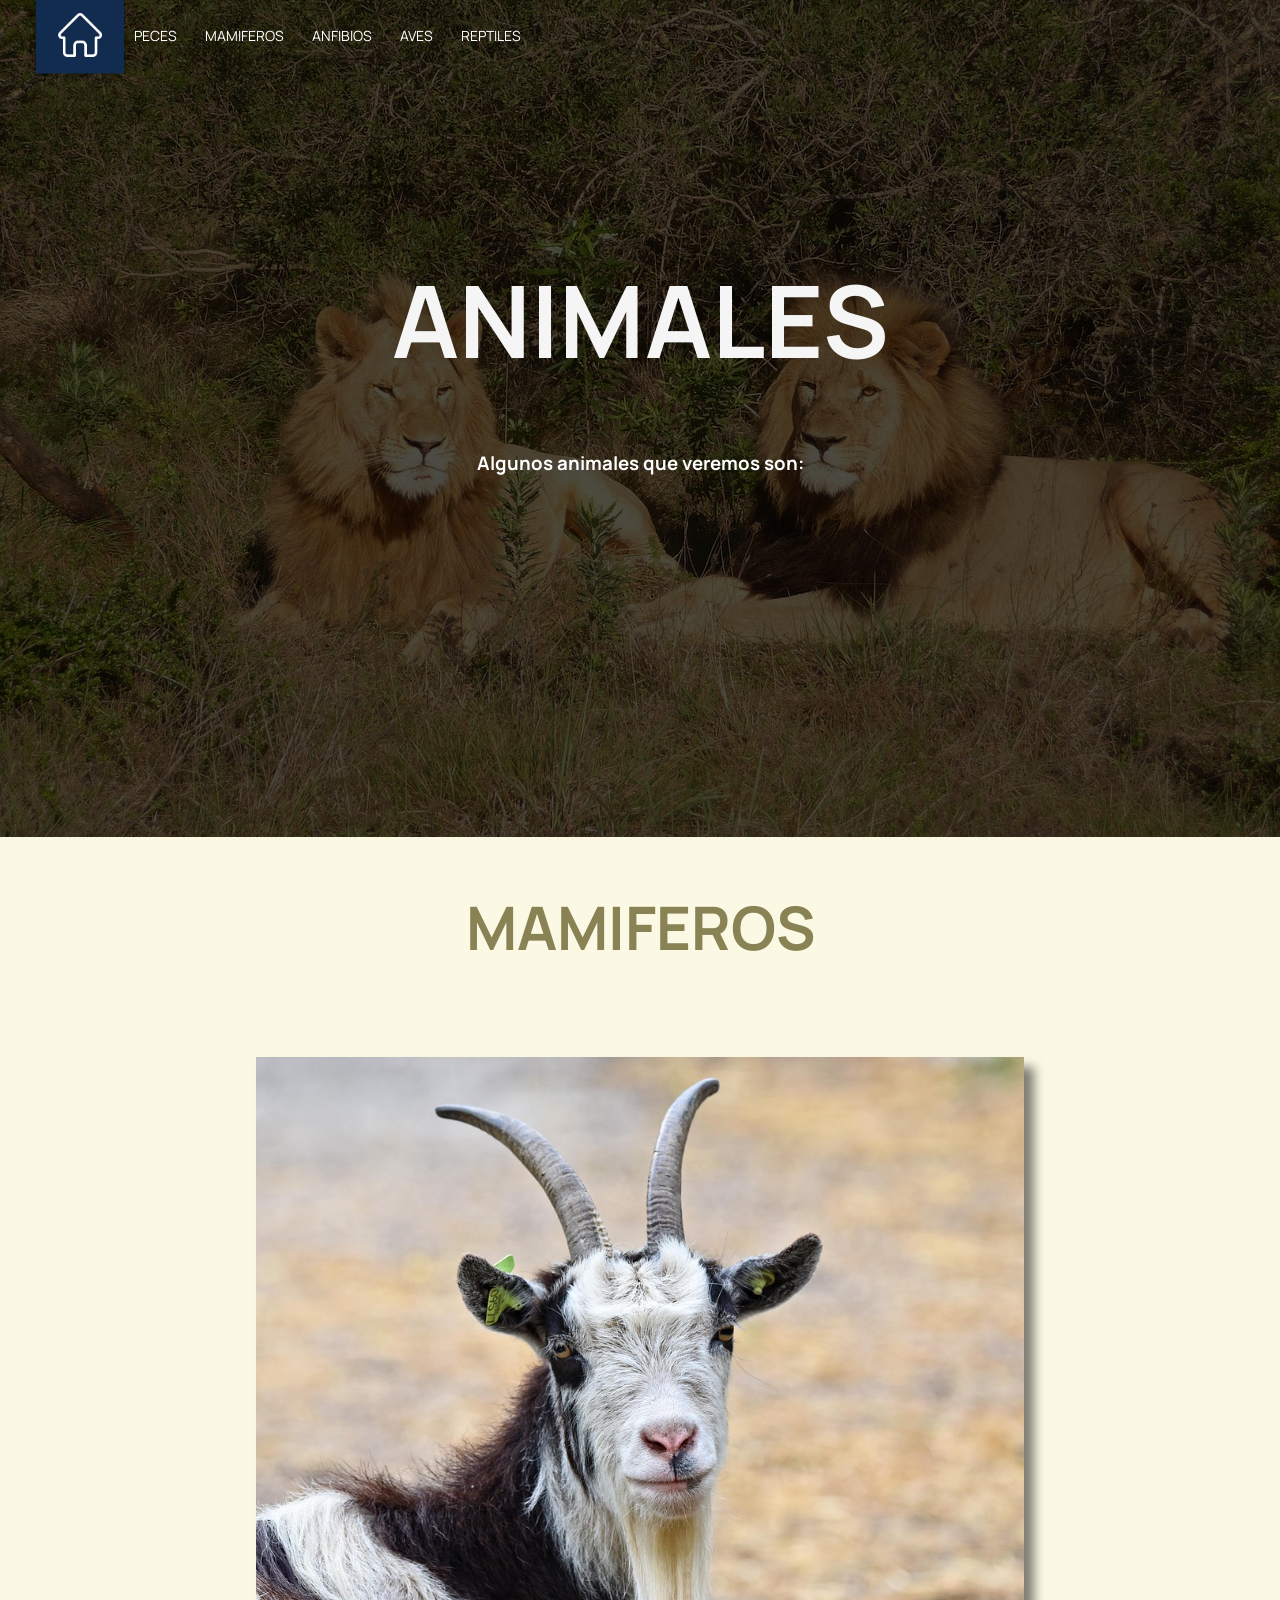
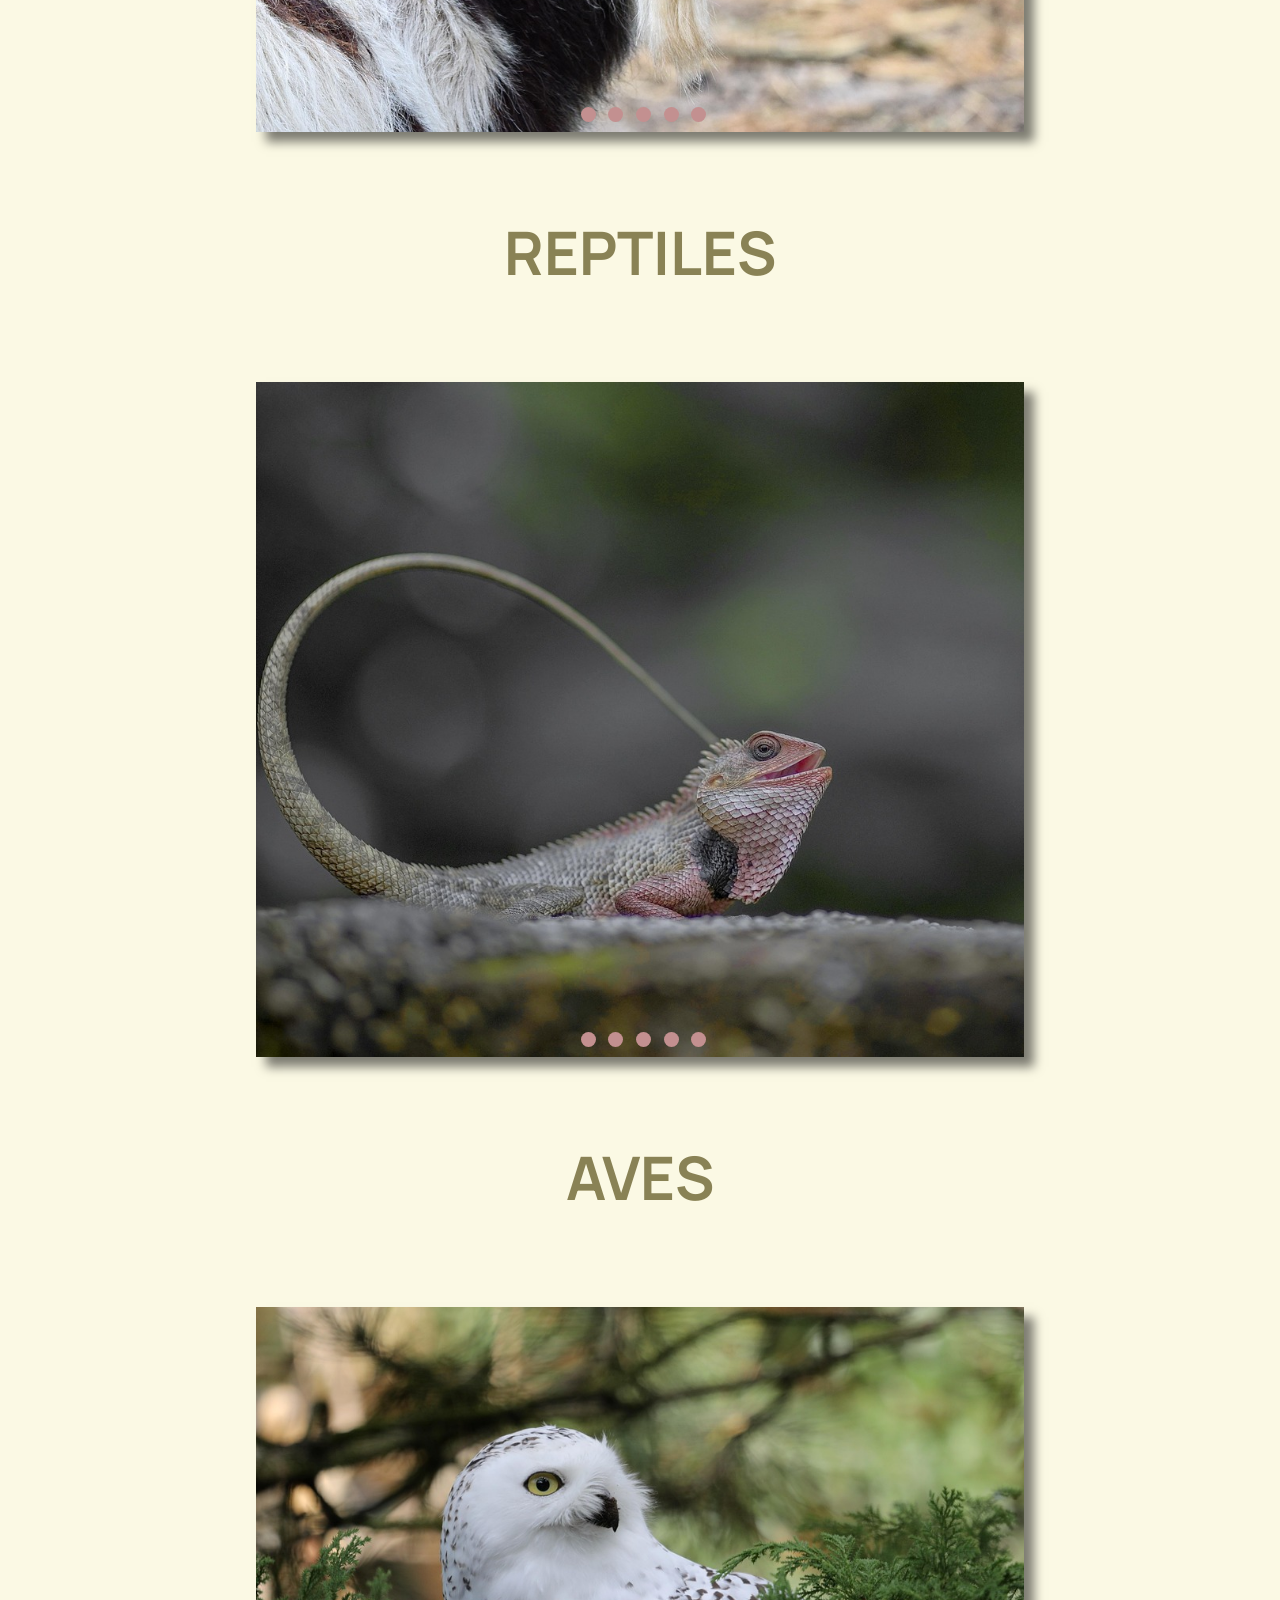
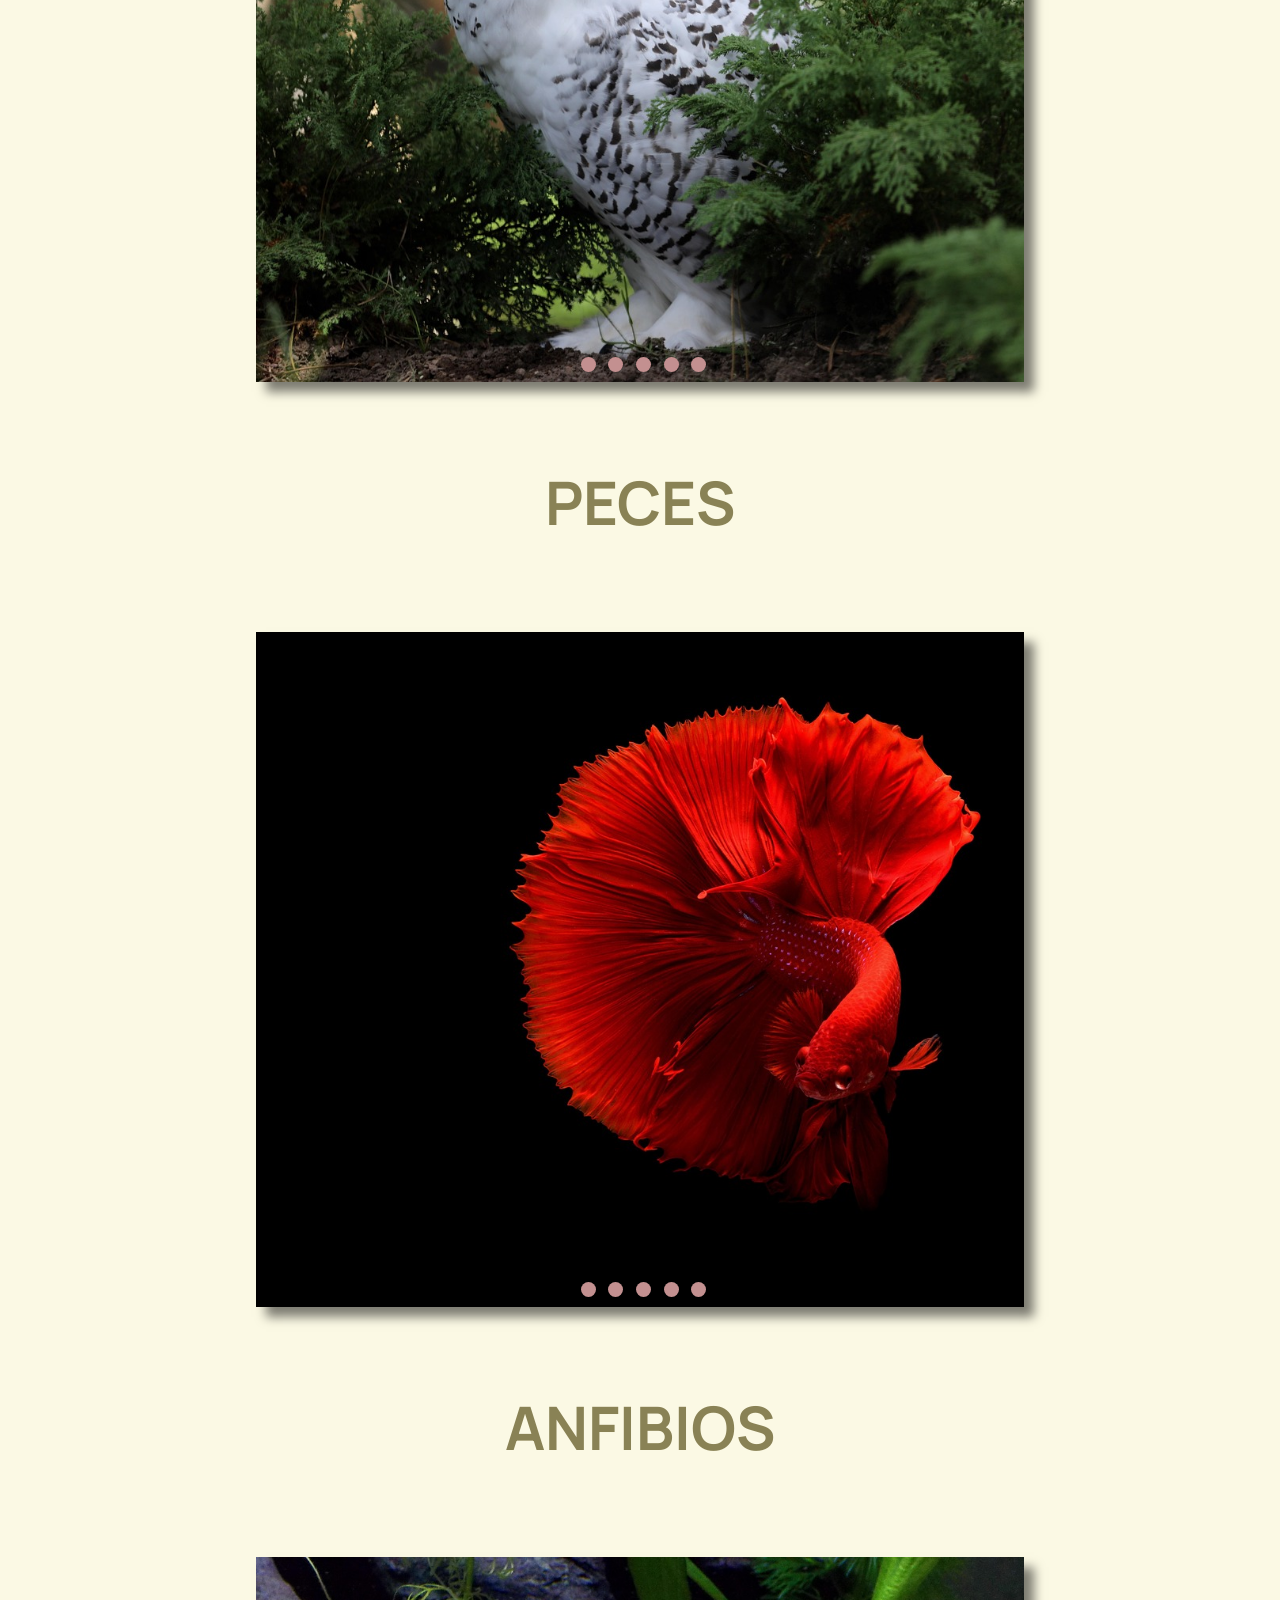
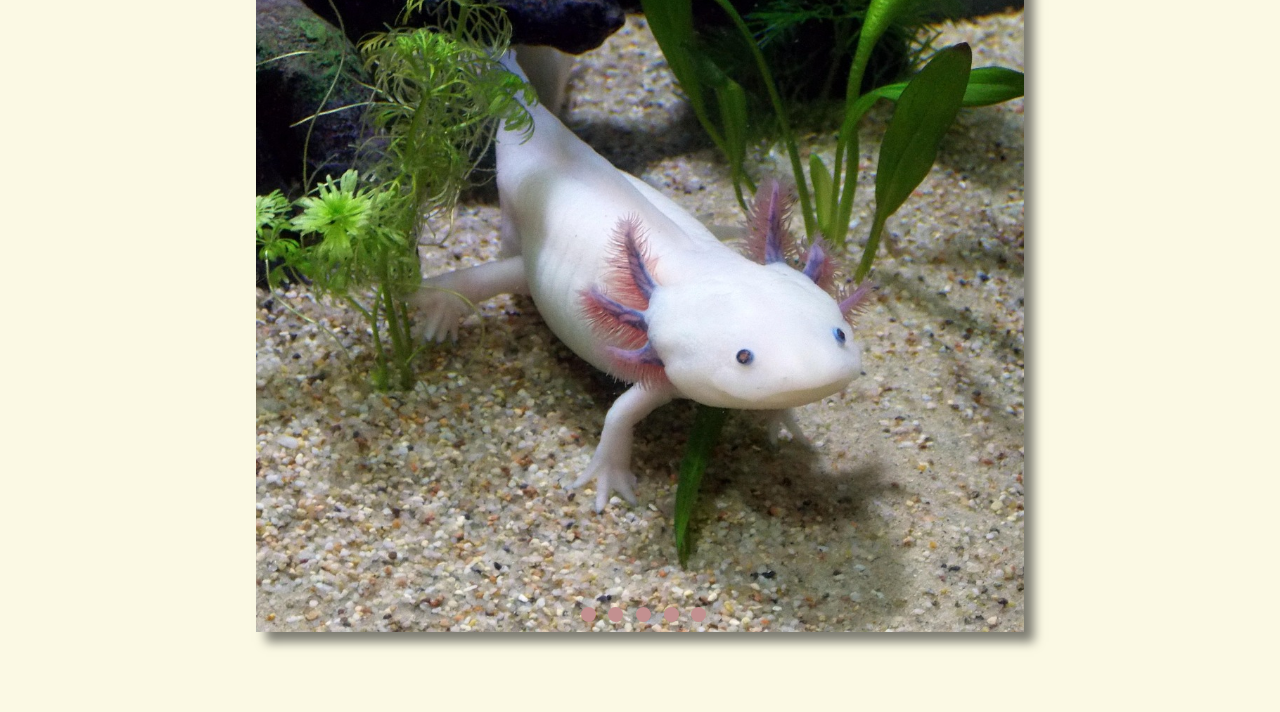
==== commit 34bd5293: "Add files via upload" ====
--- a/index.html
+++ b/index.html
@@ -18,16 +18,16 @@
         <nav>
             <ul>
                 <li><a href="index.html" id="selected"></a></li>
-                <li><a href="#">Peces</a>
-                    <ul>
-                        <li><a href="https://www.worldwildlife.org/descubre-wwf/historias/ajolote">Ajolote</a></li>
+                <li><a href="#Peces">Peces</a>
+                    <ul>
+                        <li><a href="https://www.fishipedia.es/pez/carassius-auratus">Pez Dorado</a></li>
                         <li><a href="https://www.fishipedia.es/pez/cyprinus-rubrofuscus-koi">Carpa koï</a></li>
                         <li><a href="https://cram.org/catalogo-de-especies/peces/elasmobranquios/tiburon-blanco/">Tiburon  blanco</a></li>
                         <li><a href="https://www.fishipedia.es/pez/hypancistrus-zebra">Pleco cebra</a></li>
                         <li><a href="https://www.fishipedia.es/pez/aeoliscus-strigatus">Pez navaja</a></li>
                     </ul>
                 </li>
-                <li><a href="#">Mamiferos</a>
+                <li><a href="#Mamiferos">Mamiferos</a>
                     <ul>
                         <li><a href="GUAU.html">Perro</a></li>
                         <li><a href="MIAU.html">Gato</a></li>
@@ -37,13 +37,13 @@
                     </ul>
                 </li>
             
-                <li><a href="#">Anfibios</a>
+                <li><a href="#Anfibios">Anfibios</a>
                     <ul>
                         <li><a href="#">e</a></li>
                     </ul>
                     
                 </li>
-                <li><a href="#">Aves</a>
+                <li><a href="#Aves">Aves</a>
                     <ul>
                         <li><a href="https://www-allaboutbirds-org.translate.goog/guide/Blue_Jay/overview?_x_tr_sl=en&_x_tr_tl=es&_x_tr_hl=es&_x_tr_pto=tc">Chara Azul</a></li>
                         <li><a href="https://www.faunia.es/planea-tu-visita/animales/tucan-toco">Túcan toco</a></li>
@@ -52,7 +52,7 @@
                         <li><a href="https://www.audubon.org/es/guia-de-aves/ave/chara-copetona">Chara Copetona</a></li>
                     </ul>
                 </li>
-                <li><a href="#">Reptiles</a>
+                <li><a href="#Reptiles">Reptiles</a>
                      <ul>
                         <li><a href="serpiete.html">Serpiente</a></li>
                         <li><a href="lagartos.html">Lagarto</a></li>
@@ -69,12 +69,13 @@
 
   <div class="header-content">
     <h1>Animales</h1>
-    Algunos animales que veremos son:
+    <h3>Algunos animales que veremos son:</h3>
 
     
   </div>
 </header>
 <div class="Texto1">
+    <a name="Mamiferos"></a>
    <h1>Mamiferos</h1> 
 
 </div>
@@ -101,6 +102,7 @@
 </div>
 
 <div class="Texto1">
+    <a name="Reptiles"></a>
    <h1>Reptiles</h1> 
 
 </div>
@@ -127,6 +129,7 @@
 </div>
 
 <div class="Texto1">
+    <a name="Aves"></a>
    <h1>Aves</h1> 
 
 </div>
@@ -153,6 +156,7 @@
 </div>
 
 <div class="Texto1">
+    <a name="Peces"></a>
    <h1>Peces</h1> 
 
 </div>
@@ -179,6 +183,7 @@
 </div>
 
 <div class="Texto1">
+    <a name="Anfibios"></a>
    <h1>Anfibios</h1> 
 
 </div>
@@ -211,3 +216,5 @@
 
 
 
+
+
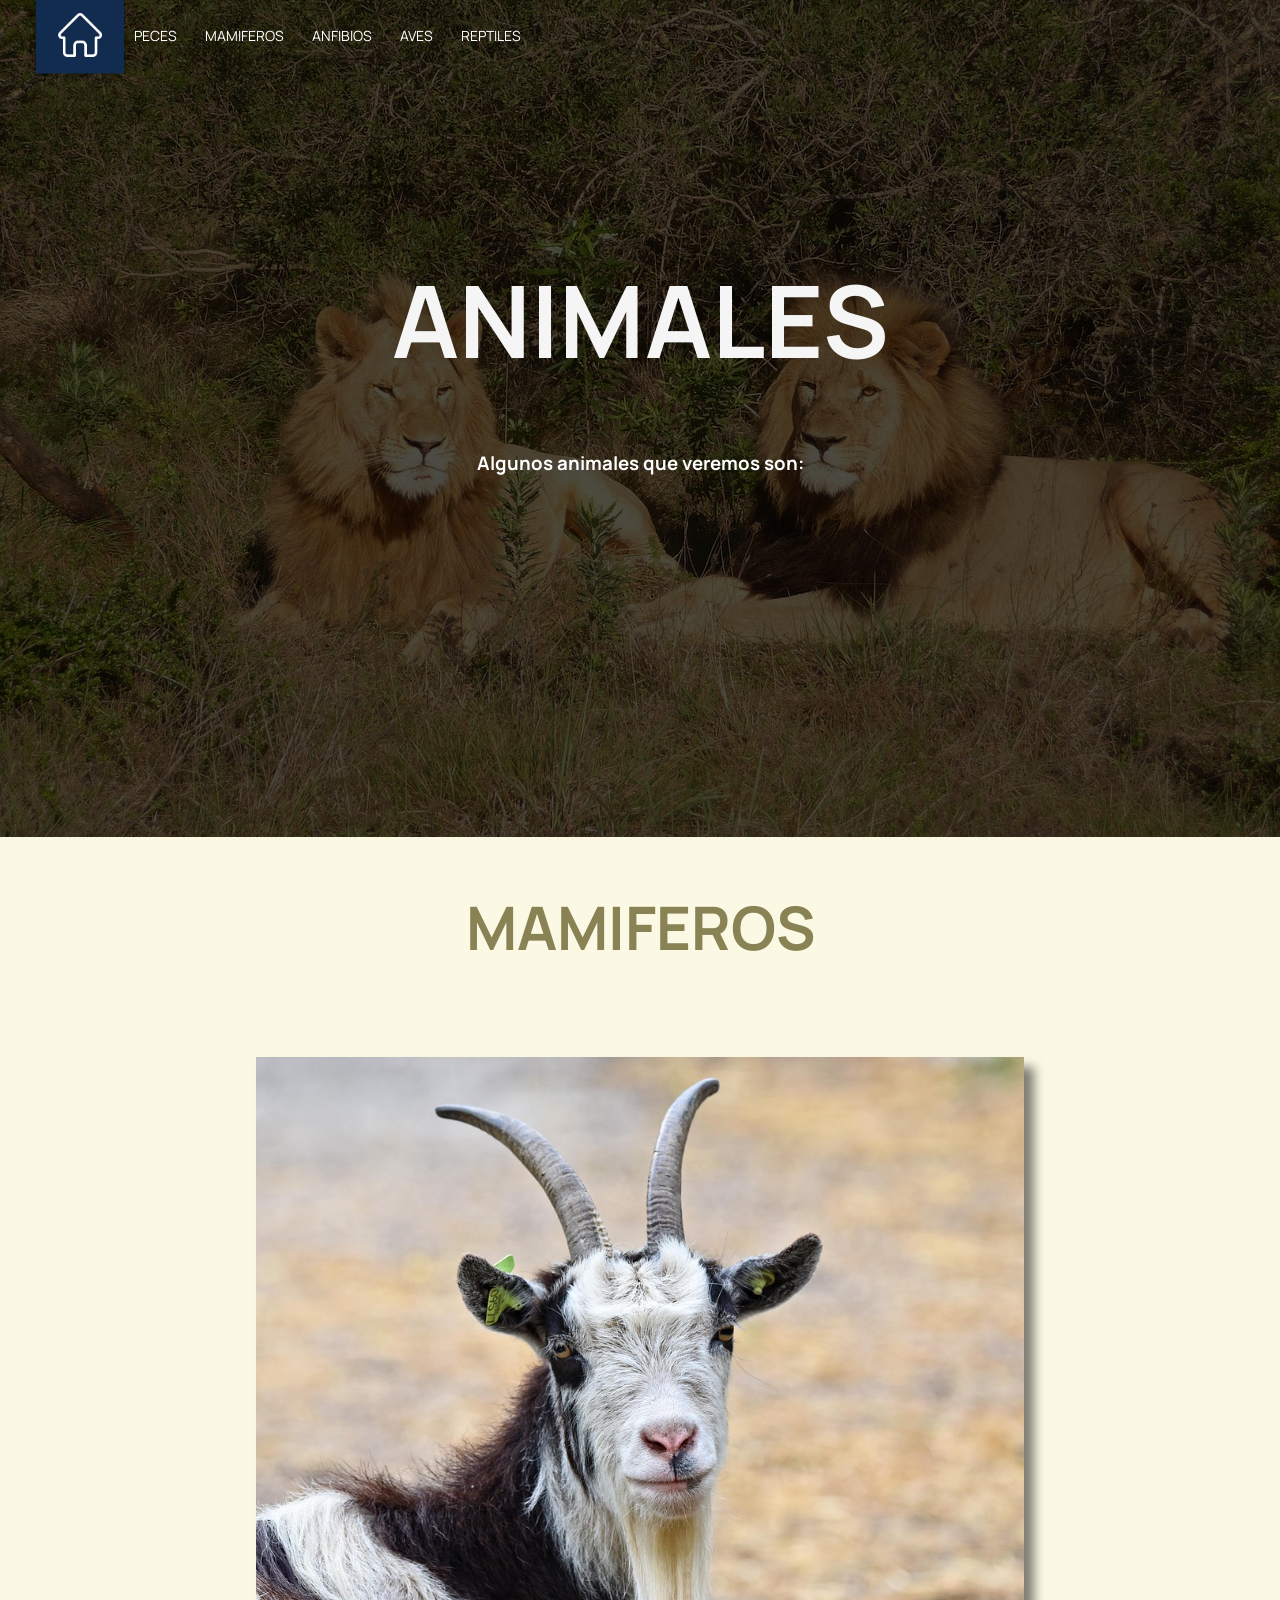
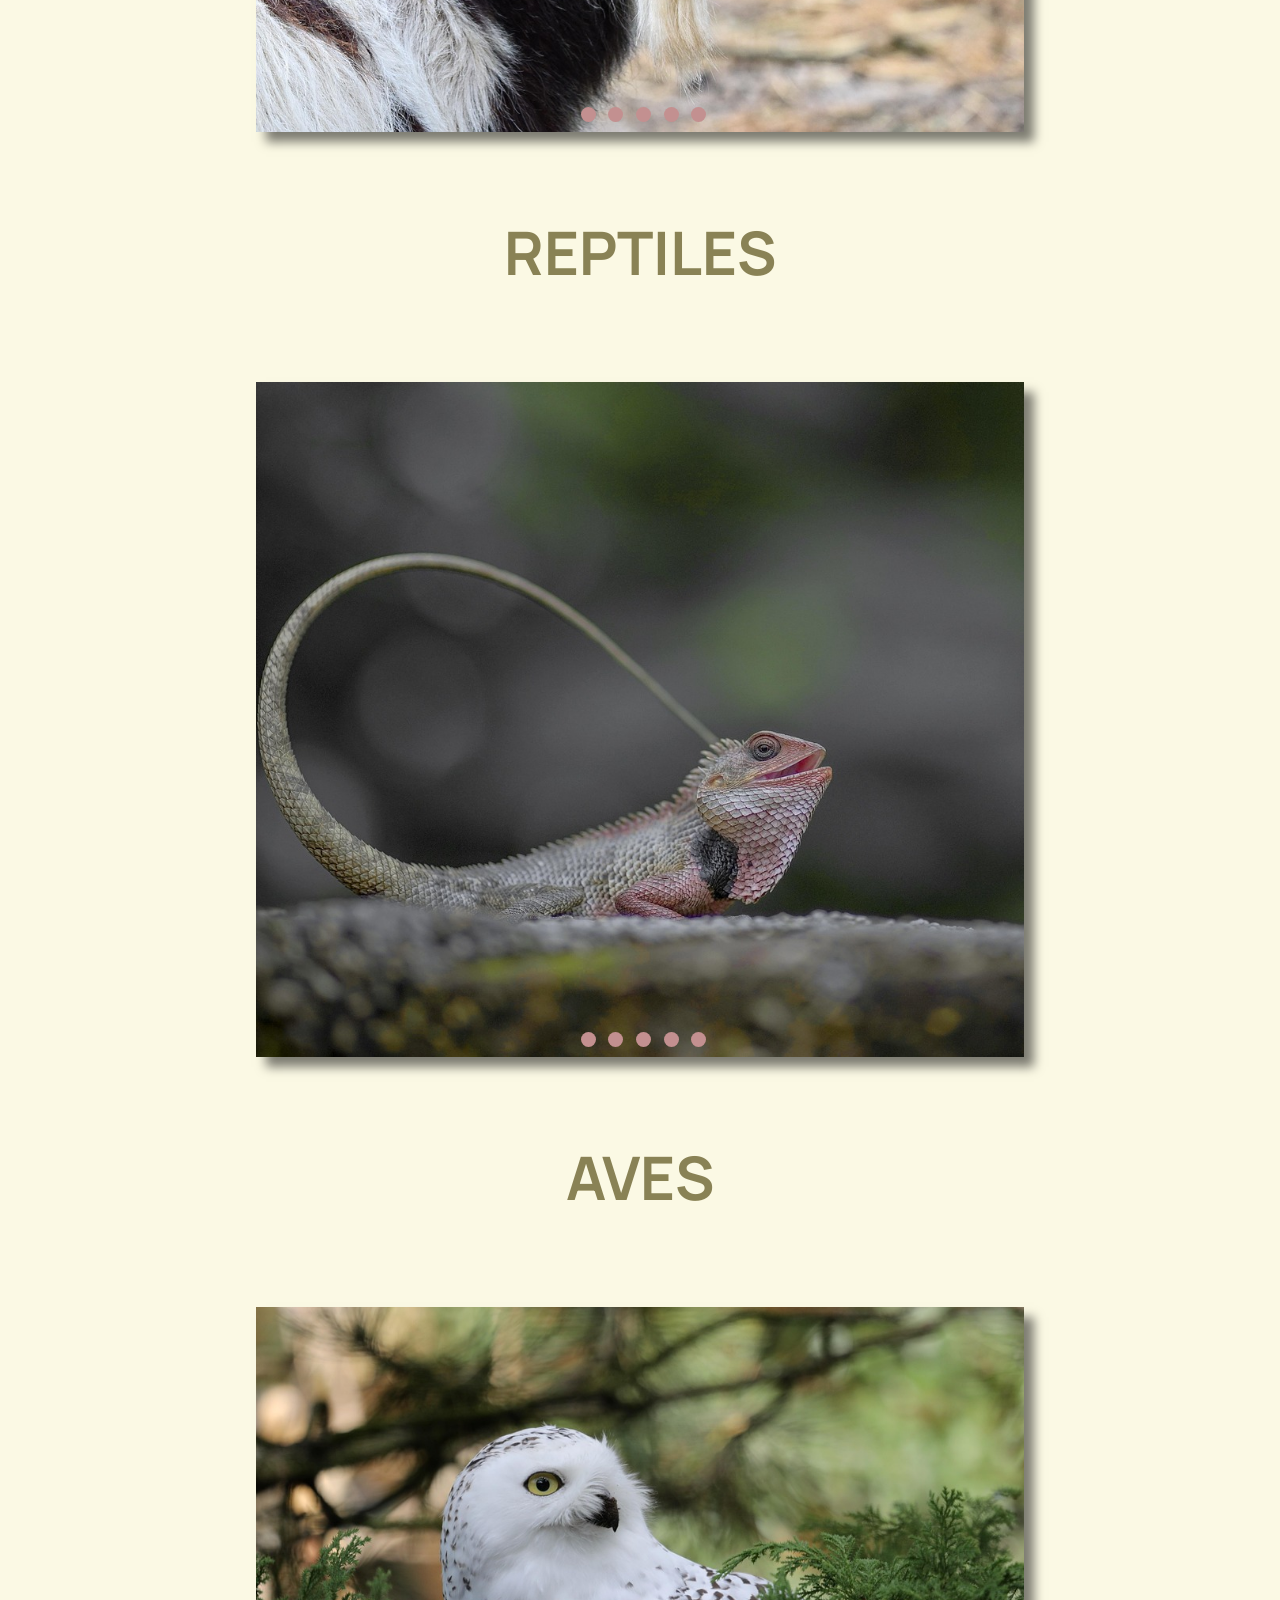
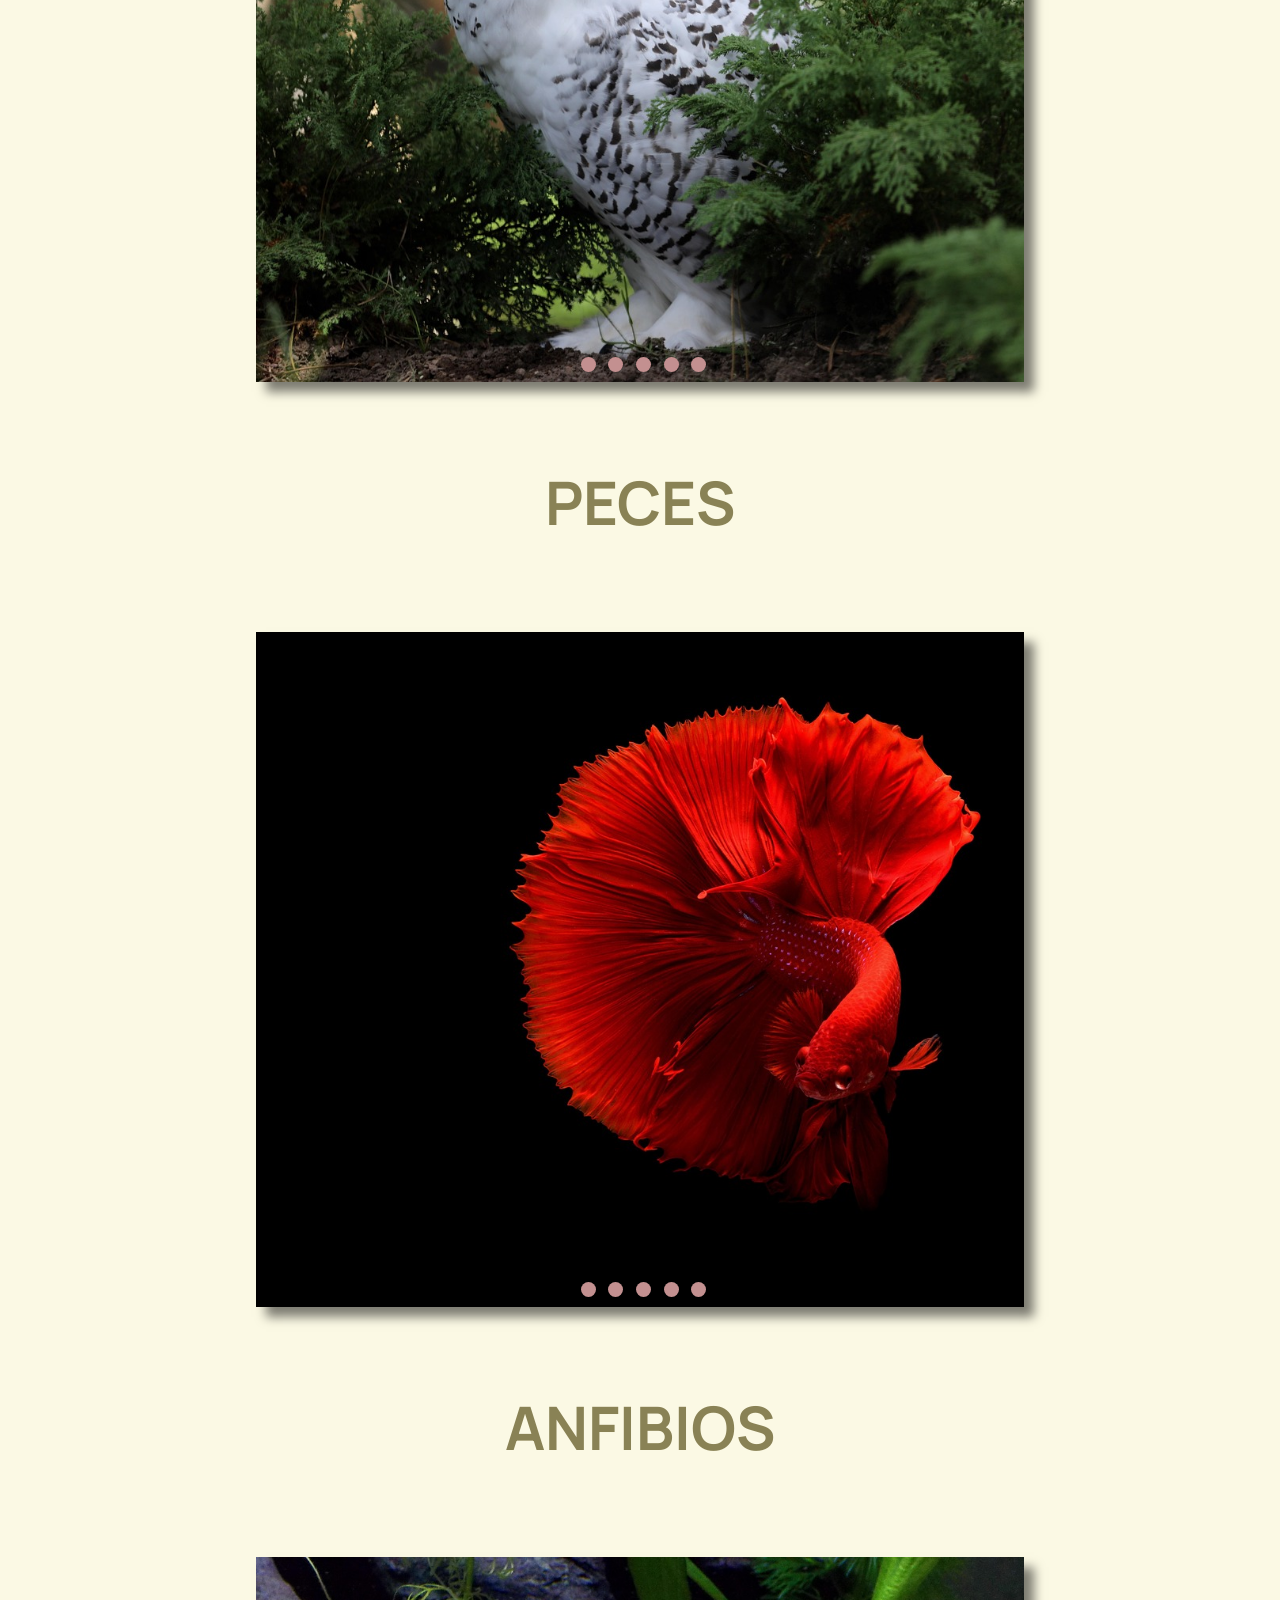
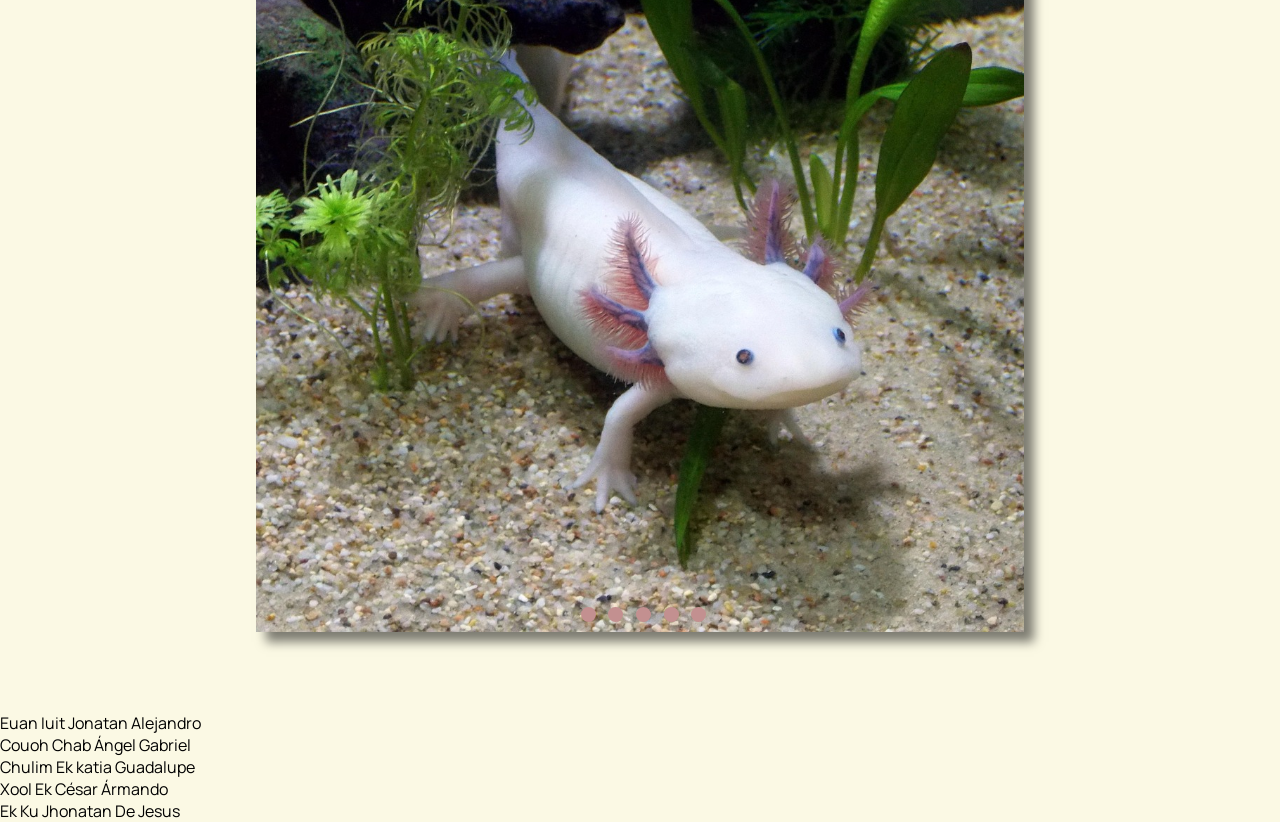
==== commit 8aa2088a: "Add files via upload" ====
--- a/index.html
+++ b/index.html
@@ -39,7 +39,7 @@
             
                 <li><a href="#Anfibios">Anfibios</a>
                     <ul>
-                        <li><a href="#">e</a></li>
+                        <li><a href="anfibios.html">Anfibios</a></li>
                     </ul>
                     
                 </li>
@@ -208,7 +208,15 @@
 
     </div>
 </div>
-
+<div >
+    <ul>
+        <li class="nombre">Euan Iuit Jonatan Alejandro</li>
+        <li class="nombre">Couoh Chab Ángel Gabriel</li>
+        <li class="nombre">Chulim Ek katia Guadalupe</li>
+        <li class="nombre">Xool Ek César Ármando</li>
+        <li class="nombre">Ek Ku Jhonatan De Jesus</li>
+    </ul>
+</div>
 <audio src="sound1.mp3" autoplay="true" loop="true" volume="80" width="0" height="0"></audio>
 
 </body>
